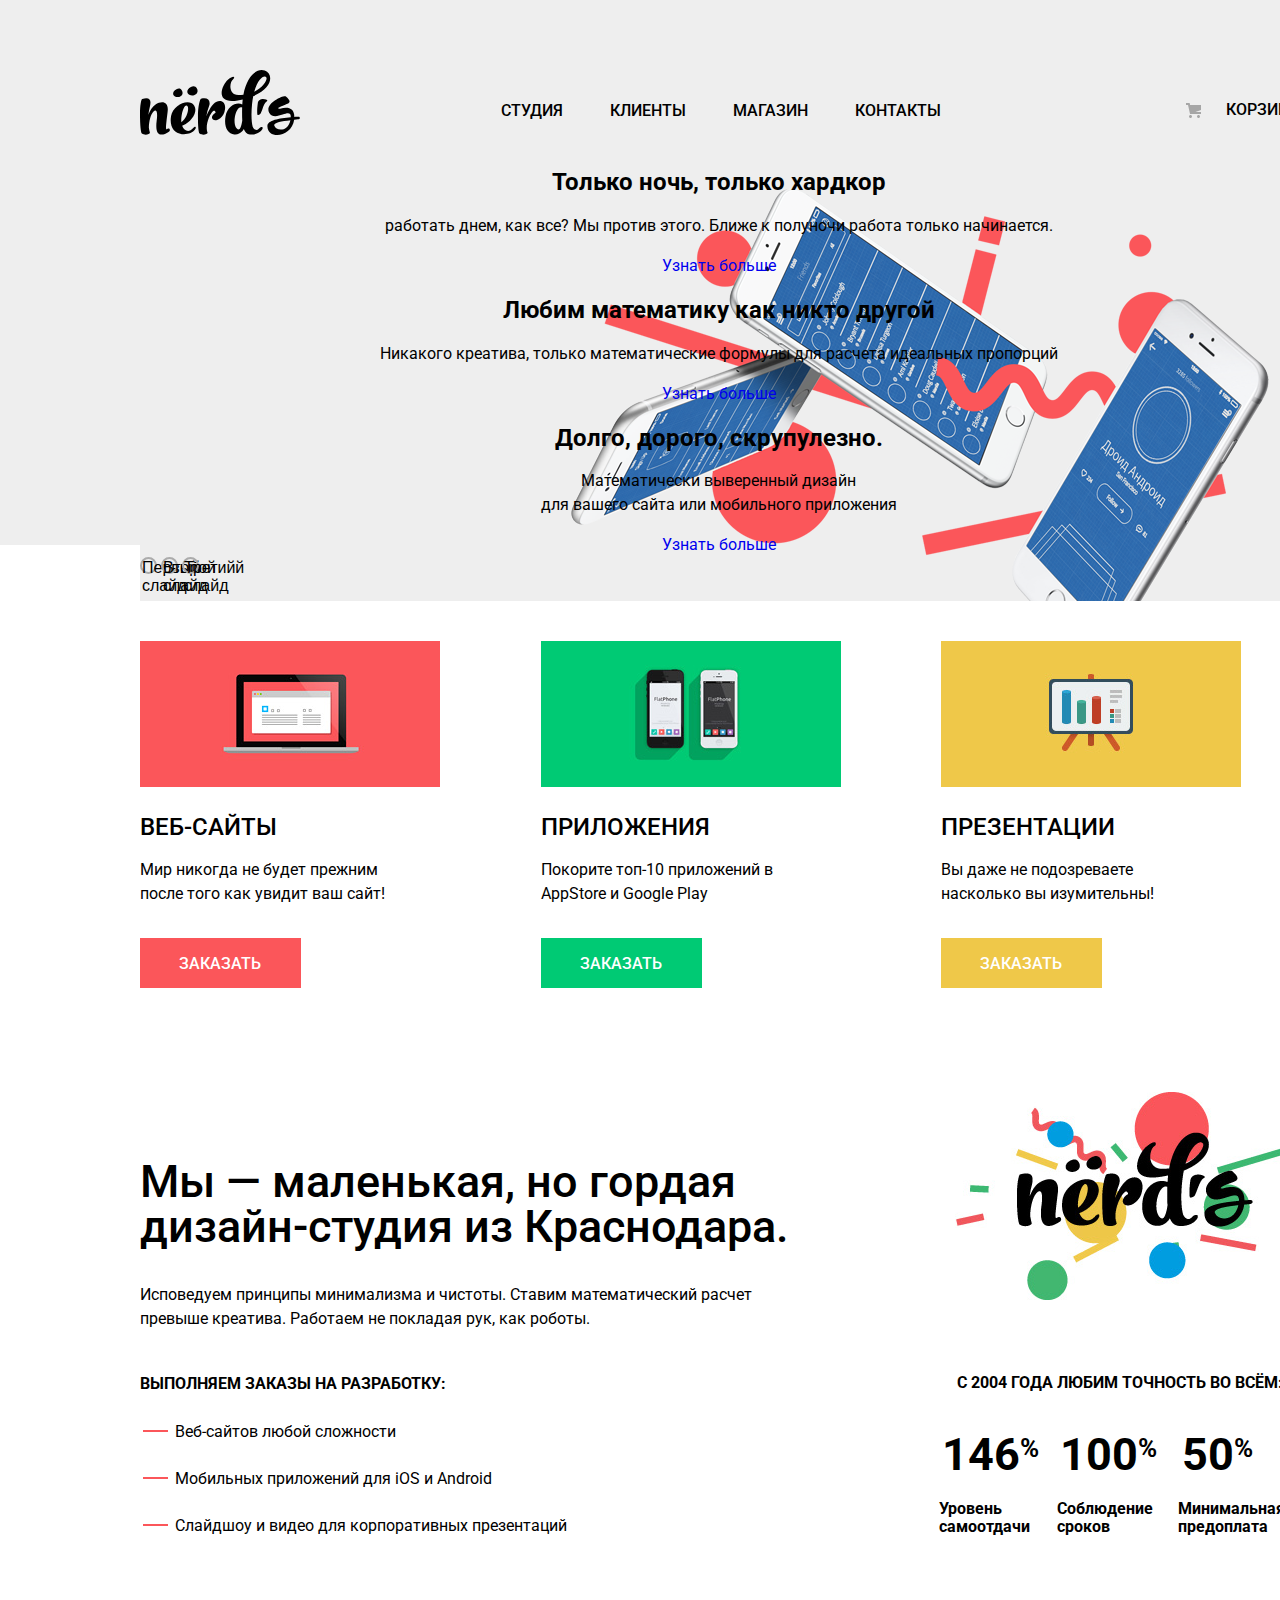
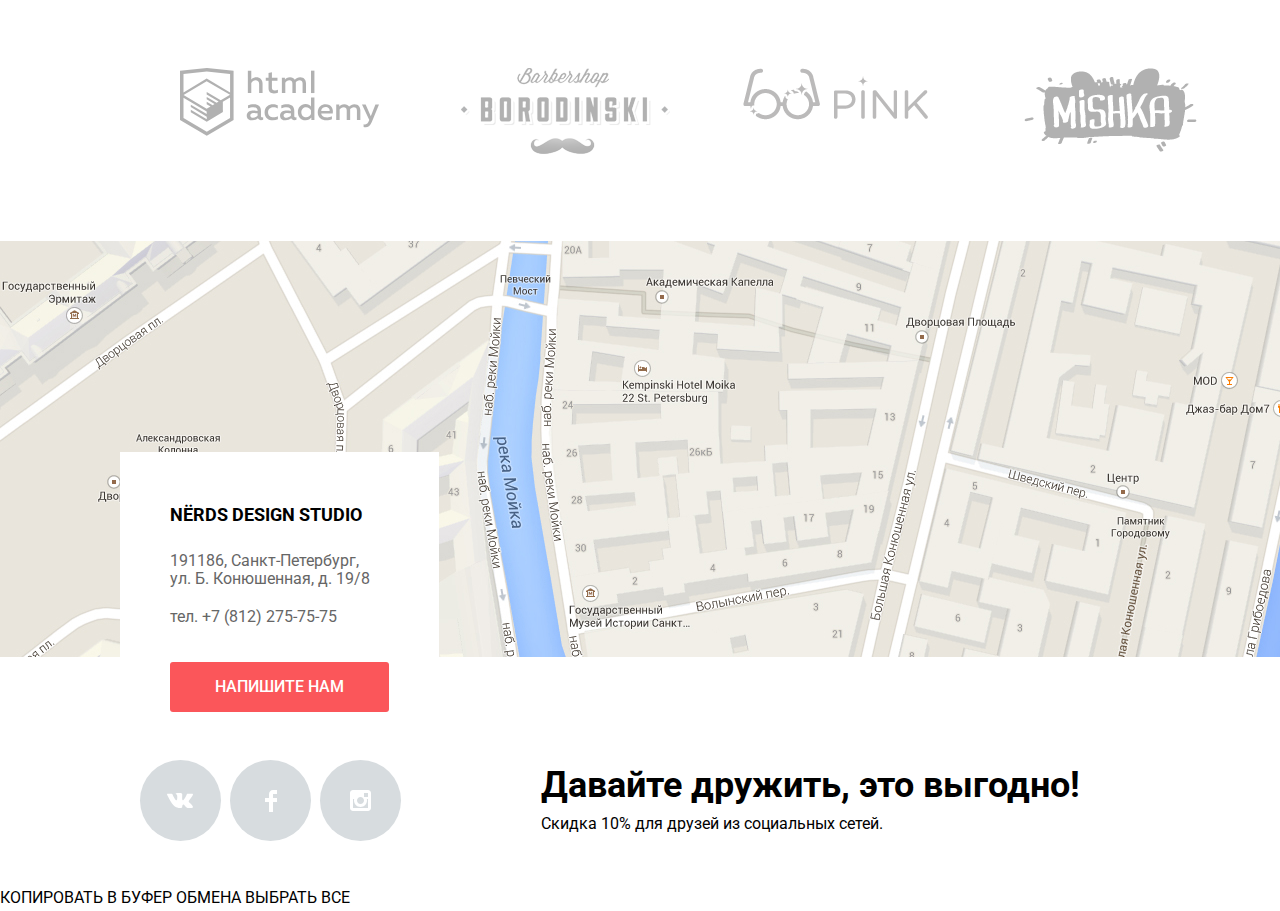
==== index.html @ 4637d4d9 "slider1" ====
<!DOCTYPE html>
<html class="page" lang="ru">
   <head>
      <meta charset="UTF-8">
      <title>HTML Academy: Нёрдс
      </title>
      <link rel="stylesheet" href="https://fonts.googleapis.com/css2?family=Roboto:wght@300;400;500;700&display=swap">
      <link href="css/normalize.css" rel="stylesheet">
      <link href="css/style.css" rel="stylesheet">
   </head>
   <body class="page-body">
      <div class="roof">
         <header class="head">
            <nav class="main-navigation">
               <div class="container">
                  <a href="#"><img class="logo" src="img/nerdslogo.svg" width="160" height="65"
                     alt="Логотип дизайнерской студии Нёрдс">
                  </a>
                  <div class="main-navigation-wrapper">
                     <ul class="site-navigation">
                        <li><a class="element" href="#">студия
                           </a>
                        </li>
                        <li><a class="element" href="#">клиенты
                           </a>
                        </li>
                        <li><a class="element" href="inner.html">магазин
                           </a>
                        </li>
                        <li><a class="element" href="#">контакты
                           </a>
                        </li>
                     </ul>
                     <a class="basket" href="#"> корзина
                     </a>
                  </div>
               </div>
            </nav>
         </header>
         <main class="chief">
            <h1 class="visually-hidden">Студия дизайна Нёрдс
            </h1>
            <section class="advantages">
               <div class="slider">
                  <ul class="sliders-list">
                     <li class="slider-item slide">
                        <h2>Только ночь, только хардкор
                        </h2>
                        <p>работать днем, как все? Мы против этого. Ближе к полуночи работа только начинается.
                        </p>
                        <a class="buttom slide-button" href="#">Узнать больше
                        </a>
                     </li>
                     <li class="slider-item slide">
                        <h2>Любим математику как никто другой
                        </h2>
                        <p>Никакого креатива, только математические формулы для расчета идеальных пропорций
                        </p>
                        <a class="buttom slide-button" href="#">Узнать больше
                        </a>
                     </li>
                     <li class="slider-item slide">
                        <h2>Долго, дорого, скрупулезно.
                        </h2>
                        <p>Математически выверенный дизайн <br> для вашего сайта или мобильного приложения
                        </p>
                        <a class="buttom slide-button" href="#">Узнать больше
                        </a>
                     </li>
                  </ul>
               </div>
               <div class="slider-controls">
                  <button type="button">Первый слайд</button>
                  <button type="button">Второй слайд</button>
                  <button type="button">Третийй слайд</button>
               </div>
      </div>
      </section>
      </div>
      <section class="do">
      <div class="container">
      <h2 class="visually-hidden">Наши услуги
      </h2>
      <ul class="our-service">
      <li class="produkt-1">
      <img src="img/illustration11.png" width="300" height="146" alt="картинка монитора с изображением сайта">
      <h3 class="product-name">Веб-Сайты
      </h3>
      <p class="will">Мир никогда не будет прежним после того как увидит ваш сайт!
      </p>
      <a class="order pink" href="#">Заказать
      </a>
      </li>
      <li class="produkt-2">
      <img src="img/illustration21.png" width="300" height="146"
         alt="Изображение мобильных телефонов с приложениями">
      <h3 class="product-name">
      Приложения
      </h3>
      <p class="will">
      Покорите топ-10 приложений&nbsp;в AppStore и&nbsp;Google Play
      </p>
      <a class="order green" href="#">Заказать
      </a>
      </li>
      <li class="produkt-3">
      <img src="img/illustration31.png" width="300" height="146" alt="Изображение презентации">
      <h3 class="product-name">Презентации
      </h3>
      <p class="will">
      Вы&nbsp;даже не&nbsp;подозреваете &nbsp; насколько вы&nbsp;изумительны!
      </p>
      <a class="order yellow" href="#">Заказать
      </a>
      </li>
      </ul>
      </div>
      </section>
      <section class="about">
      <div class="container">
      <h2 class="visually-hidden">О нас
      </h2>
      <div class="pride">
      <div class="atelier">
      <p class="little">Мы — маленькая, но гордая дизайн-студия из Краснодара.
      </p>
      <p>Исповедуем принципы минимализма и чистоты. Ставим математический расчет превыше креатива. Работаем не
      покладая
      рук, как роботы.
      </p>
      <p class="perform">Выполняем заказы на разработку:
      </p>
      <ul class="character">
      <li class="complexity">Веб-сайтов любой сложности
      </li>
      <li class="complexity">Мобильных приложений для iOS и Android
      </li>
      <li class="complexity">Слайдшоу и видео для корпоративных презентаций
      </li>
      </ul>
      </div>
      <div class="love">
      <p class="accuracy">С 2004 года любим точность во всём:
      </p>
      <dl class="level">
      <dt class="percent ">146<sup>%</sup>
      </dt>
      <dd class="percent-description">Уровень самоотдачи
      </dd>
      <dt class="percent">100<sup>%</sup>
      </dt>
      <dd class="percent-description">Соблюдение сроков
      </dd>
      <dt class="percent">50<sup>%</sup>
      </dt>
      <dd class="percent-description">Минимальная предоплата
      </dd>
      </dl>
      </div>
      </div>
      </div>
      </section>
      <section class="customers">
      <div class="container">
      <h2 class="visually-hidden">Наши клиенты
      </h2>
      <ul class="customerlist">
      <li>
      <a class="partners" href="https://htmlacademy.ru/study">
      <img src="img/academy.svg" width="199" height="68" alt="icon html академии">
      </a>
      </li>
      <li>
      <a class="partners" href="http://barbershop-borodinski.webflow.io/">
      <img src="img/borodinski.svg" width="209" height="90" alt="icon Барбершоп Бородинский">
      </a>
      </li>
      <li>
      <a class="partners" href="#">
      <img src="img/pink.svg" width="185" height="52" alt="icon мобильные приложения">
      </a>
      </li>
      <li>
      <a class="partners" href="#">
      <img src="img/mishka.svg" width="173" height="84" alt="Штучки ручной работы">
      </a>
      </li>
      </ul>
      </div>
      </section>
      </main>
      <footer>
         <section class="footer-contacts login-link">
            <h2 class="visually-hidden"> Местонахождение </h2>
            <article class="footer-address">
               <h2 class="visually-hidden">Наши контакты</h2>
               <span class="footer-title"> Nёrds design studio </span>
               <address class="address">
                  191186, Санкт-Петербург,
                  <br>
                  ул. Б. Конюшенная, д. 19/8
               </address>
               <a class="phone" href="tel:+78122757575">
               тел. +7 (812) 275-75-75
               </a>
               <a class="button-mail" href="#">Напишите нам
               </a>
            </article>
            <div class="footer-map">
               <iframe
                  src="https://www.google.com/maps/embed?pb=!1m18!1m12!1m3!1d1998.6037999040354!2d30.322010416394033!3d59.938716271971415!2m3!1f0!2f0!3f0!3m2!1i1024!2i768!4f13.1!3m3!1m2!1s0x4696310fca5ba729%3A0xea9c53d4493c879f!2sBolshaya+Konyushennaya+ul.%2C+19%2C+Sankt-Peterburg%2C+Russia%2C+191186!5e0!3m2!1sen!2s!4v1441888483426"
                  width="1440" height="416" allowfullscreen>
               </iframe>
               <p>
                  <img src="img/map.jpg" width="1440" height="416" alt="Карта">
               </p>
            </div>
         </section>
         <div class="container social-container">
            <ul class="network">
               <li>
                  <a class="social-link" href="#">
                  <span class="visually-hidden">Вконтакте</span>
                  <img class="social-img" src="img/vkicon.svg" alt="Кнопка Вконтакте">
                  </a>
               </li>
               <li>
                  <a class="social-link" href="#">
                  <span class="visually-hidden">Фейсбук</span>
                  <img class="social-img" src="img/fbicon.svg" alt="Кнопка Фейсбук">
                  </a>
               </li>
               <li>
                  <a class="social-link" href="#">
                  <span class="visually-hidden">Инстаграм</span>
                  <img class="social-img" src="img/instaicon.svg" alt="Кнопка Инстаграм">
                  </a>
               </li>
            </ul>
            <div class="footer-text">
               <span class="be-friends">
               Давайте дружить, это выгодно!
               </span>
               <span class="discount">
               Скидка 10% для друзей из социальных сетей.
               </span>
            </div>
         </div>
      </footer>
      <section class="modal modal-login">
         <h2>Напишите нам
         </h2>
         <form class="login-form" action="https://echo.htmlacademy.ru" method="post">
            <div class="window-pap">
               <p>
                  <label for="user-name"><b>Ваше имя:</b></label>
                  <input class="login-icon-name" type="text" name="user-name" id="user-name"
                     placeholder="Представьтесь, пожалуйста" required="" autofocus="">
               </p>
               <p>
                  <label for="user-email"><b>Ваш e-mail</b></label>
                  <input class="login-icon-mail" type="email" name="user-email" id="user-email"
                     placeholder="Для отправки ответа" required="">
               </p>
            </div>
            <p>
               <label for="contact-text"><b>Текст письма:</b></label>
               <textarea name="text" id="contact-text" rows="5" cols="250" placeholder="В свободной форме"
                  required=""></textarea>
            </p>
            <button class="button" type="submit">Отправить
            </button>
            <a class="modal-close" href="#">Закрыть
            </a>
         </form>
      </section>
      <script src="js/js/script.js"></script>
   </body>
</html>
КОПИРОВАТЬ В БУФЕР ОБМЕНА ВЫБРАТЬ ВСЕ
---- css/style.css ----
:root {
  --basic-black: #000000;
  --basic-dark-shade: #283136;
  --basic-rose-red: #fb565a;
  --basic-green-blue: #00ca74;
  --basic-light-yellow: #efc849;
  --basic-white: #ffffff;
  --basic-white-30: rgba(255, 255, 255, 0.3);
  --basic-white-aluminum: #ababab;
  --basic-shade-black: #eeeeee;
  --basic-very-pale-blue: #d7dcdf;
  --basic-strawberry-red: #d7373b;
  --basic-carmine-pink: #e74246;
  --basic-jade: #00aa62;
  --basic-rich-yellow: #e5a722;
  --basic-pastel-yellow: #eab534;
  --basic-light-telegraph: #cccccc;
  --basic-gainsborough: #dfdfdf;
  --basic-abdel-kerim-beards: #d5d5d5;
  --basic-gainsborough: #dbdbdb;
  --basic-dull-gray: #666666;
  --basic-black-40: rgba(0,0,0, 0.4);
  --basic-color-of-wet-asphalt: #4d4d4d;
  --basic-color-of-wet-asphalt-12:rgba(7,7,7, 0.12);
  --basic-black-70: rgba(0,0,0,.7);
}

*, *::after, *::before {
  box-sizing: border-box;
}

body {
  min-width: 1200px;
  margin: 0;
  padding: 0;
  font-family: "Roboto", Arial, sans-serif;
  font-size: 16px;
  line-height: 24px;
  font-weight: normal;
  font-style: normal;
  color: var(--basic-black);
  background-color: var(--basic-white);
}

.head {
  background-color: var(--basic-shade-black);
  margin-bottom: 0px;
}

.logo {
  width: 160px;
  height: 66px;
  position: relative;
  top: 20px;
  }

.logo:active {
  color: var(--basic-black);
  opacity: 0.3;
}

a {
  text-decoration: none;
}

img {
  max-width: 100%;
  height: auto;
}

.page {
  height: 100%;
}

.page-body {
  min-height: 100%;
  display: grid;
  grid-template-rows: min-content 1fr min-content;
  align-content: start;
}

header .container {
  display: flex;
  padding-top: 49px;
  align-items: baseline;

}

.main-navigation-wrapper {
  display: flex;
  justify-content: space-between;
  flex-grow: 1;
  margin-left: 182px;
}

.site-navigation {
  width: 480px;
  margin: 0;
  padding: 0;
  display: flex;
  flex-wrap: wrap;
  justify-content: space-between;
}

.basket {
  display: block;
  position: relative;
  padding-left: 50px;
  padding-top: 25px;
  padding-bottom: 25px;
  margin-left: auto;
  display: flex;
  align-items: center;
}

.basket::before {
  content: "";
  display: inline-block;
  position: absolute;
  left: 10px;
  width: 15px;
  height: 15px;
  background-image: url("../img/basket.svg");
  background-repeat: no-repeat;
  background-position: 0 0;
}

.user-navigation {
  display: flex;
  justify-content: center;
}
.logo {
  order: 2;
}

.visually-hidden {
  position: absolute;
  width: 1px;
  height: 1px;
  margin: -1px;
  border: 0;
  padding: 0;
  clip: rect(0 0 0 0);
  overflow: hidden;
}

.container {
  width: 1200px;
  margin: 0 auto;
  padding: 0px 20px;
}

.basket:hover,
.site-navigation a:hover {
  color: var(--basic-rose-red);
}

.basket:focus,
.site-navigation a:focus {
  color: var(--basic-black);
  opacity: 0.3;
}

.site-navigation,
.basket,
.element {
  list-style: none;
  text-transform: uppercase;
  font-weight: 500;
  font-size: 16px;
  line-height: 30px;
  color: var(--basic-black);
}
.element {
  position: relative;
  left: -1px;
  bottom: -1px;
  display: block;
  padding: 25px 20px;
}

.element-selected {
  position: relative;

}

.element-selected::after {
  content: "";
  position: absolute;
  width: 74px;
  height: 2px;
  background-color: var(--basic-rose-red);
  left: 20px;
  bottom: 9px;
}

.site-navigation {
  display: flex;
  flex-wrap: wrap;
}
.roof {
  width: 1440px;
  height: 545px;
  background-color: var(--basic-shade-black);
  margin-bottom: 80px;
}

.advantages {
width: 1157px;
height: 431px;
margin: 9px 143px 80px 140px;
background-image: url("../img/slide1.svg");
background-repeat: no-repeat;
background-size: 760px 431px;
background-color: var(--basic-shade-black);
background-position: right;
}

.long {
  width: 538px;
  height: 111px;
  bottom: 15px;
  font-weight: 500;
  font-size: 55px;
  line-height: 55px;
  margin-bottom: 25px;
  margin-top: 0;
}

.mathematics {
  position: relative;
  bottom: 30px;
  margin-bottom: 38px;}



  .slider {
    position: relative;
    text-align: center;
    color: var(--basic-black);
 }

 .sliders-list {
    margin: 0;
    padding: 0;
    list-style: none;
  }


  .slider-controls button {
    padding: 0;
    width: 17px;
    height: 17px;
    background-color: transparent;
    border: 2px solid var(--basic-white-aluminum);
    border-radius: 50%;
    cursor: pointer;
  }

.learn {
  position: absolute;
  top: 285px;
  font-weight: 500;
  line-height: 18px;
  padding: 17px 54px 15px;
  background-color: var(--basic-rose-red);
  color: var(--basic-white);
  text-transform: uppercase;
}

.learn:hover {
  color: var(--basic-white);
  background-color: var(--basic-strawberry-red);
}

.learn:active {
  color: rgba(255, 255, 255, 0.3);
}

.our-service {
  display: grid;
  grid-template-columns: 1fr 1fr 1fr;
  column-gap: 42px;
  list-style: none;
  padding-left: 0;
}

.our-service li {
  display: flex;
  flex-direction: column;
  align-items: flex-start;
  width: 300px;
}

.product-name {
  margin-top: 25px;
  margin-bottom: 0px;
  font-weight: bold;
  font-size: 24px;
  line-height: 30px;
  text-transform: uppercase;
  font-weight: 500;
}


.order {
  font-weight: 500;
  line-height: 18px;
  color: var(--basic-white);
  text-transform: uppercase;
  padding: 17px 40px 15px 39px;
}
.pride{
  display: flex;
  justify-content: space-between;
  position: relative;
  margin-bottom: 0;
}
.atelier{
  display: flex;
  flex-direction: column;
  align-items: flex-start;
  position: relative;
  bottom: 45px;
  width: 651px;
  height:auto;



}

.love {
  display: flex;
  position: relative;
  flex-direction: column;
  align-items: flex-end;
  justify-content: flex-end;
  width: 358px;
  height:auto;
  top: -42px;
  left: 15px;
  font-weight: bold;
font-size: 16px;
line-height: 24px;

  }
.love::before {
  content: "";
  position: absolute;
  width: 360px;
  height: 208px;
  background: url("../img/illustration.svg");
  background-repeat: no-repeat;
  bottom: 310px;

  }
.level{
  display: flex;
  position: relative;
  width: 358px;
  height: 111px;
   top: -60px;
   left: -15px;


}
.percent{
  display: flex;
  align-items: flex-start;
  font-size: 45px;
line-height: 64px;
font-weight: bold;
margin-right: 40px;
}
.percent:nth-last-child(2) {
  margin-left: -1px;
  }
.percent-description{
  display: flex;
  align-items: flex-end;
  position: relative;
  left: -30px;
  top:2px;
  margin-left: -110px;
  font-size: 16px;
line-height: 18px;
}


.percent-description:nth-last-child(1) {
margin-left: -85px;
}
.accuracy{
  position: absolute;
  left: 0;
  bottom: 215px;
  text-transform: uppercase;
}

.percent sup {
  font-weight: bold;
  position: relative;
font-size: 26px;
line-height: 40px;
top: 5px;
}

.pink {
  background-color: var(--basic-rose-red);
}

.pink:hover {
  color: var(--basic-white);
  background-color: var(--basic-strawberry-red);
}

.pink:active {
  color: rgba(255, 255, 255, 0.3);
}

.green {
  background-color: var(--basic-green-blue);
}

.green:hover {
  color: var(--basic-white);
  background-color: var(--basic-jade);
}

.green:active {
  color: rgba(255, 255, 255, 0.3);
}

.yellow {
  background-color: var(--basic-light-yellow);
}

.yellow:hover {
  color: var(--basic-white);
  background-color: var(--basic-rich-yellow);
}

.yellow:active {
  color: rgba(255, 255, 255, 0.3);
}

.little {
  font-weight: 500;
  font-size: 45px;
  line-height: 45px;
  margin-bottom: 18px;
}

.complexity {
  list-style: none;
  margin-bottom: 23px;
  margin-left: 8px;
}

.trait {
  margin-bottom: 10px;
  margin-right: 7px;
}

.character {
  margin-left: -38px;
  position: relative;
  top: -30px;
}
.character li:nth-last-child(1) {
  margin-top: px;
}

.will {
  margin-bottom: 32px;
  padding-right: 40px;
}

.do {
  margin-bottom: 155px;
}

.perform {
  margin-top: 25px;
  margin-bottom: 38px;
  text-transform: uppercase;
  font-weight: bold;
}

.about li::before {
  content: "";
  display: inline-block;
  position: relative;
  top: -5px;
  left: -7px;
  width: 25px;
  height: 2px;
  background-color: var(--basic-rose-red);
}

.about {
  margin-bottom: 0;
}

.accuracy {
  font-weight: bold;
  margin-bottom: 0;
}

.customers {
  margin-bottom: 0;
  margin-top: 0;

}

.customerlist {
  list-style: none;
}

.nёrds {
  font-weight: bold;
  font-size: 18px;
  line-height: 30px;
  margin-bottom: 23px;
}

.address {
  margin-bottom: 36px;
}

.space-between {
  margin-right: 50px;
}

.social-container {
  display: flex;
  align-items: center;
  padding: 70px 0px;
  margin-top: 68px;
  position: relative;
  top: 25px;
  }

.social-link {
  display: flex;
  justify-content: center;
  align-items: center;
  width: 81px;
  height: 81px;
  border-radius: 50%;
  background-color: var(--basic-very-pale-blue);
}

.network {
  display: flex;
  list-style: none;
  margin: 0;
  padding-left: 20px;
}

.network li:not(:first-child) {
  margin-left: 9px;
}

.social-link:hover {
  background-color: var(--basic-rose-red);
}

.social-img:active {
  opacity: 0.3;
}

.footer-text {
  display: flex;
  flex-direction: column;
  margin-left: 140px;
}

.be-friends {
  font-weight: bold;
  font-size: 36px;
  line-height: 36px;
  margin-bottom: 10px;
}

.discount {
  line-height: 22px;
}

.ready {
  font-weight: 500;
  font-size: 55px;
  line-height: 55px;
  background-color: var(--basic-shade-black);
  text-align: center;
  padding-top: 64px;
  padding-bottom: 108px;
  margin: 0 auto;
  margin-left: -15px;
}

.filters {
  font-weight: bold;
  font-size: 18px;
  line-height: 30px;
  text-transform: uppercase;
}
.filter-templates ul {
  padding: 0;
  margin: 0;
  list-style: none;
  font-size: 16px;
line-height: 19px;
}
.filter-option{
  margin-bottom: 19px;
  padding-left: 45px;
  }
.filter-option label {
    position: relative;
    display: block;
    cursor: pointer;
    user-select: none;
}


.grid + label::before {
  content: "";
  position: absolute;
  left: -42px;
  top: -1px;
  width: 25px;
  height: 25px;
  border: 3px solid var(--basic-black-40);
  border-radius: 50%;
}
.grid + label:hover::before {
  border: 3px solid var(--basic-black);
}

.grid:checked + label::after {
  content: "";
  position: absolute;
  top: 7px;
  left: -34px;
  width: 9px;
  height: 9px;
  background-color: var(--basic-black-40);
  border-radius: 50%;
  }

  .grid:checked + label:hover::after {
    background-color: var(--basic-black);
  }

  .grib + label::before {
    content: "";
    position: absolute;
    left: -42px;
    top: 0;
    width: 26px;
    height: 26px;
    border: 2px solid var(--basic-black-40);
  }
  .grib + label:hover::before{
    border: 2px solid var(--basic-black);
  }
  .grib:checked + label::after {
    content: "";
    position: absolute;
    top: 1px;
    left: -38px;
    width: 22px;
    height: 17px;
    background: url("../img/shape.svg");
    background-repeat: no-repeat;
  background-position: 0 0;
  opacity: 0.4;
  }

  .grib:checked + label:hover::after {
    opacity: 1.0;
  }

  .special {
margin-top: 46;
  }

.show {
  font-weight: 500;
  line-height: 18px;
  text-transform: uppercase;
  padding: 17px 89px 15px 88px;
  background-color: var(--basic-shade-black);
  border-radius: 3px;
  margin-top: 50px;
  border: none;
}

.show:hover {
  background-color: var(--basic-gainsborough);
}

.show:focus {
  background-color: var(--basic-abdel-kerim-beards);
  box-shadow: inset 0px 3px 0px rgba(0, 1, 1, 0.1);
  border: none;
  color: rgba(0, 0, 0, 0.3);
}

.sort {
  font-weight: bold;
  font-size: 18px;
  line-height: 30px;
  text-transform: uppercase;
margin: 0;
}

.parameters {
  list-style: none;
}

.enumu {
  width: 11px;
  height: 10px;
  color: var(--basic-black);
}

.enumy {
  width: 11px;
  height: 10px;
  transform: rotate(180deg);
  opacity: 0.3;
}

.sort-link {
  font-size: 14px;
  line-height: 18px;
  text-transform: uppercase;
  color: var(--basic-black);
  opacity: 0.3;
  }

.bytype {
  opacity: 1;
}
.pagination {
  display: flex;
  position: relative;
  list-style: none;
  font-weight: 500;
  font-size: 16px;
  line-height: 18px;
  text-align: center;
  color: var(--basic-black);
  padding-left: 0;
  bottom: -50px;
}
.pagination-item a {
  display: flex;
  justify-content: center;
  align-items: center;
  width: 50px;
  height: 50px;
  color: var(--basic-black);
  text-align: center;
  background-color: var(--basic-shade-black);
  border-radius: 3px;
  margin-bottom: 60px;
  margin-top: 54px;
}
.pagination-item a:hover {
  background-color: var(--basic-gainsborough);
}

.pagination-item a:focus {
  background-color: var(--basic-abdel-kerim-beards);
  box-shadow: inset 0px 3px 0px rgba(0, 1, 1, 0.3);
  color: rgba(0, 0, 0, 0.3);
}
.next a {
  width: 260px;
  height: 50px;
  font-weight: 500;
  font-size: 16px;
  line-height: 18px;
  text-transform: uppercase;
  padding: 17px 77px 15px 78px;
}
.pagination-item ~ li {
  margin-left: 11px;
}

.project {
  font-weight: bold;
  font-size: 18px;
  line-height: 30px;
  color: var(--basic-black);
  text-transform: uppercase;
}

.description {
  line-height: 18px;
}

.cost {
  position: relative;
  top: 20px;
  font-weight: 500;
  line-height: 18px;
  color: var(--basic-white);

}

.filter-item {
  margin: 0;
  padding: 0;
  border: none;
  margin-top: 55px;
}

.range-filter {
  width: 260px;
  margin-top: 48px;
}

.filter-item legend {
  font-weight: bold;
  font-size: 18px;
  line-height: 30px;
  text-transform: uppercase;
}

.range-controls {
  position: relative;
  height: 80px;
  margin-bottom: 22px;
  padding-top: 39px;
  background-color: var(--basic-shade-black);
  border-radius: 3px;
  padding-right: 22px;
  padding-left: 33px;
}

.range-controls .scale {
  height: 2px;
  background: var(--basic-very-pale-blue);
}

.range-controls .bar {
  width: 70%;
  height: 2px;
  background: var(--basic-green-blue);
}

.range-controls .toggle {
  position: absolute;
  top: 31px;
  left: 0;
  width: 20px;
  height: 20px;
  padding: 0;
  border: 8px solid var(--basic-white);
  background-color: var(--basic-white-aluminum);
  border-radius: 50%;
  box-shadow: 0 2px 1px rgba(0, 0, 0, 0.15);
  cursor: pointer;
}

.range-controls .toggle-min {
  left: 18px;
}

.range-controls .toggle-max {
  left: 160px;
}

.price-controls {
  display: flex;
  justify-content: space-between;
}

.price-controls label {
  font-size: 16px;
  line-height: 22px;
  text-transform: uppercase;
}

.price-controls input {
  width: 60px;
  padding: 10px;
  margin-left: 11px;
  text-align: center;
  border: none;
  border-radius: 3px;
  background-color: var(--basic-shade-black);
}

.partners {
  opacity: 0.3;
}

.partners:hover {
  opacity: 1;
}

.partners:active {
  opacity: 0.1;
}
.customerlist {
  display: grid;
  grid-template-columns: repeat(4, 1fr);
  column-gap: 5px;
}

.filter-result {
  width: 760px;
}

.filter-templates {
  display: flex;
  justify-content: space-between;
}

.filter-form {
  width: 260px;
}

.filter-options {
  display: flex;
  flex-direction: column;
  border: none;
  margin-top: 54px;
}

.templates {
  display: grid;
  grid-template-columns: repeat(2, 1fr);
  grid-column-gap: 42px;
  grid-row-gap: 72px;
  list-style: none;
  padding-left: 0;

}

.cost {
  background-color: var(--basic-rose-red);
  padding: 17px 82px;
}

.templates .description {
  color: var(--basic-dull-gray);
}

footer .container {
  position: relative;
}

.footer-address {
  position: absolute;
    z-index: 3;
  display: flex;
  flex-direction: column;
  align-items: flex-start;
  box-sizing: border-box;
  width: 319px;
  min-height: 308px;
  padding: 48px 50px;
bottom: -1460px;
left: 120px;

  background-color: var(--basic-white);
}

.footer-map {
  position: relative;
  height: 416px;
  margin: 0;
  bottom: -60px;

  }


.footer-map iframe {
      position: relative;
    z-index: 2;
    border: none;
    width: 100%;
  height: 100%;
  }

.footer-map p {
  position: absolute;
  top: 0;
  left: 0;
  z-index: 1;
  width: 100%;
  height: 100%;
  margin: 0;
}

.footer-map img {
  display: block;
  width: 100%;
  height: 100%;

  object-fit: cover;
}

.footer-contacts .container::after {
  content: "";
  position: absolute;
  width: 231px;
  height: 190px;
  background-image: url(../img/map-marker.png);
  background-repeat: no-repeat;
  top: 88px;
  right: 267px;
}

.footer-title {
  text-transform: uppercase;
  font-weight: bold;
  font-size: 18px;
  line-height: 30px;
}

.address {
  color: var(--basic-dull-gray);
  font-style: normal;
  line-height: 18px;
  margin-top: 22px;
  margin-bottom: 20px;
}

.phone {
  color: var(--basic-dull-gray);
  line-height: 18px;
}

.button-mail {
  width: 100%;
  box-sizing: border-box;
  padding: 16px 44px;
  margin-top: auto;
  display: inline-block;
  font-weight: 500;
  font-size: 16px;
  line-height: 18px;
  text-align: center;
  text-transform: uppercase;
  color: var(--basic-white);
  background-color: var(--basic-rose-red);
  border: none;
  border-radius: 3px;
  cursor: pointer;
}

.button-mail:hover,
.button-mail:focus {
  background-color: var(--basic-carmine-pink);
}

.button-mail:active {
  color: var(--basic-white-30);
  background-color: var(--basic-strawberry-red);
}

.phone:hover,
.phone:focus,
.phone:active {
  color: var(--basic-rose-red);
}

input[type="number"]::-webkit-outer-spin-button,
input[type="number"]::-webkit-inner-spin-button {
  -webkit-appearance: none;
  margin: 0;
}

input[type="number"] {
  -moz-appearance: textfield;
}
input[type="number"]:hover,
input[type="number"]:focus {
  -moz-appearance: number-input;
}

input[type="number"]::-webkit-inner-spin-button,
input[type="number"]::-webkit-outer-spin-button {
  -webkit-appearance: none;
  margin: 0;
}
.sorting {
  display: flex;
  justify-content: space-between;
  position: relative;
  margin: 0;
  padding: 0;
  margin-top: 55px;
}
.parameters {
  position: relative;
  left: 100px;
  width: 272px;
  margin: 0;
  padding: 0;
  display: flex;
  justify-content: space-between;

}

.templates{
  position: relative;
  top: 55px;
}
.templates-item{
  position: relative;
}

.templates-item::before {
content: "";
position: absolute;
top: -40px;
width: 360px;
height: 40px;
background-image: url(../img/browser.png);
opacity: 0.12;
}

.templates-item:hover::before,
.templates-item:focus::before {
  opacity:1;
}
.templates-item:hover .hidden-block,
.templates-item:focus .hidden-block {
  position: absolute;
  top: 350px;
  bottom: 0;
  z-index: 1;
  display: block;
  width: 360px;
  background-color: var(--basic-shade-black);
  height: 231px;
  text-align: center;
}
.modal {
  position: fixed;
  position: absolute;

  background-color: var(--basic-white);
box-shadow: 0 30px 50px var(--basic-black-70);
}

.modal-login {
     display: none;
   }

.modal-show {
  display: block;
    position: fixed;
    top: calc(50% - 280px);
    left: calc(50% - 480px);
    width: 960px;
    height: 590px;
    margin-top: 0;
    margin-left: 0;
    z-index: 7;
    padding: 65px 100px;
    display: block;
    animation: bounce 0.6s;
}
.modal-login h2 {
  margin-top: 0;
  margin-bottom: 21px;
  font-size: 45px;
  line-height: 45px;
  font-weight: 500;
}
.login-form {
  width: 760px;
  height: 371px;

}
  .login-form input:invalid {
    border: 2px solid var(--basic-carmine-pink);
    color: var(--basic-carmine-pink);
  }
form {
  display: block;
  margin-top: 0em;
}
button, input, textarea {
  font-family: sans-serif;
  font-size: 100%;

}
.login-form .window-pap{
  display: flex;
  justify-content: space-between;
  width: 760px;
  height: 110px;
}

.login-form p {
  display: flex;
flex-direction: column;
}
.login-form input {
  width: 328px;
  height: 46px;
  padding: 0 14px;
border-radius: 3px;
border: var(--basic-black);

}
.login-form textarea{
  padding: 10px 13px;
  border-radius: 3px;
  width: 760px;
  height: 120px;
}
.login-form button {
  margin-top: 46px;
  margin-bottom: 18px;
  width: 260px;
}
.button {
  display: block;
  width: 240px;
  padding: 16px 0;
    line-height: 18px;
  color: var(--basic-white);
  text-transform: uppercase;
  text-align: center;
  text-decoration: none;
  background-color: var(--basic-rose-red);
  border-radius: 3px;
  border: 0;
  overflow: visible;
}
.modal-close {
  position: absolute;
  top: 78px;
  right: 90px;
  width: 22px;
  height: 22px;
  font-size: 0;
  cursor: pointer;
  border: 0;
  }

.modal-close::before,
.modal-close::after  {
  content: "";
  position: absolute;
  width: 21px;
  height: 21px;
  background-image: url(../img/closecross.svg);
  background-repeat: no-repeat;
  top: 10px;
  left: 2px;
opacity: 0.3;
}

.modal-close:hover::before,
.modal-close:hover::after{
  opacity: 1;
}
.modal-close:focus::before,
.modal-close:focus::after{
  opacity: 0.1;
}
.modal-error {
  animation: shake 0.6s;
}
@keyframes bounce {
  0% {
    transform: translateY(-2000px);
  }

  70% {
    transform: translateY(30px);
  }

  90% {
    transform: translateY(-10px);
  }

  100% {
    transform: translateY(0);
  }
}

@keyframes shake {
  0%,
  100% {
    transform: translateX(0);
  }

  10%,
  30%,
  50%,
  70%,
  90% {
    transform: translateX(-10px);
  }

  20%,
  40%,
  60%,
  80% {
    transform: translateX(10px);
  }
}
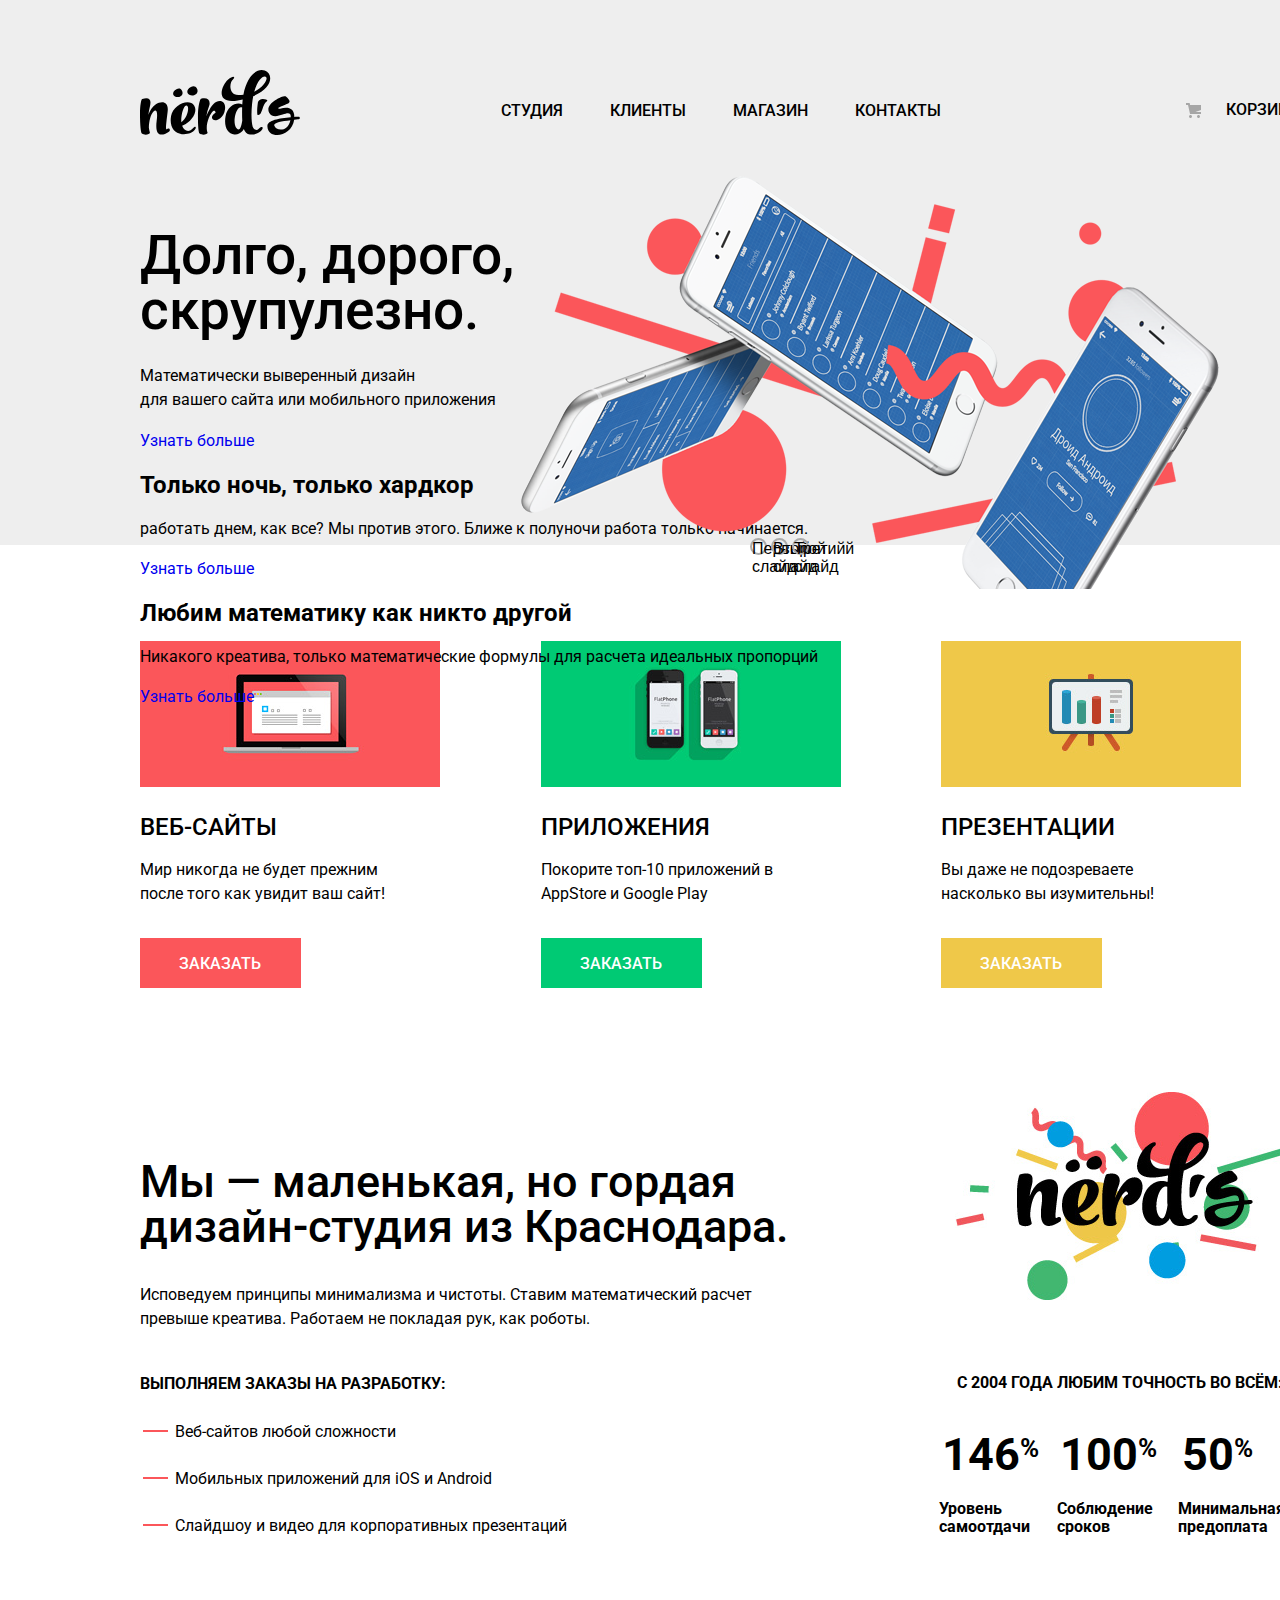
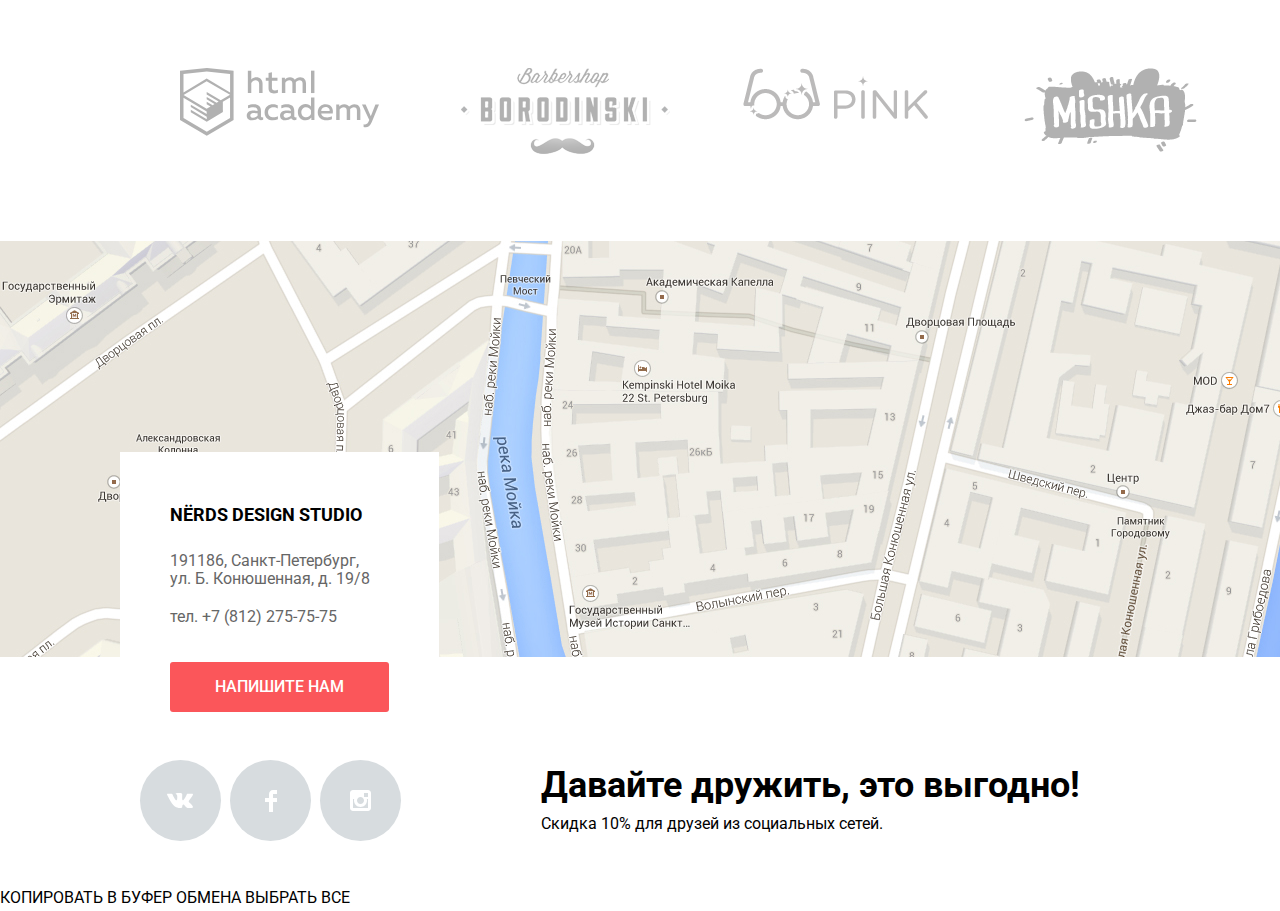
==== commit 178d421c: "slider2" ====
--- a/index.html
+++ b/index.html
@@ -43,8 +43,16 @@
             <section class="advantages">
                <div class="slider">
                   <ul class="sliders-list">
+                    <li class="slider-item first">
+                      <h2 class="long">Долго, дорого, скрупулезно.
+                      </h2>
+                      <p class="applications">Математически выверенный дизайн <br> для вашего сайта или мобильного приложения
+                      </p>
+                      <a class="buttom slide-button" href="#">Узнать больше
+                      </a>
+                   </li>
                      <li class="slider-item slide">
-                        <h2>Только ночь, только хардкор
+                        <h2 class="night">Только ночь, только хардкор
                         </h2>
                         <p>работать днем, как все? Мы против этого. Ближе к полуночи работа только начинается.
                         </p>
@@ -59,21 +67,14 @@
                         <a class="buttom slide-button" href="#">Узнать больше
                         </a>
                      </li>
-                     <li class="slider-item slide">
-                        <h2>Долго, дорого, скрупулезно.
-                        </h2>
-                        <p>Математически выверенный дизайн <br> для вашего сайта или мобильного приложения
-                        </p>
-                        <a class="buttom slide-button" href="#">Узнать больше
-                        </a>
-                     </li>
                   </ul>
-               </div>
+
                <div class="slider-controls">
                   <button type="button">Первый слайд</button>
                   <button type="button">Второй слайд</button>
                   <button type="button">Третийй слайд</button>
                </div>
+              </div>
       </div>
       </section>
       </div>
--- a/css/style.css
+++ b/css/style.css
@@ -206,15 +206,53 @@
 }
 
 .advantages {
-width: 1157px;
-height: 431px;
-margin: 9px 143px 80px 140px;
-background-image: url("../img/slide1.svg");
-background-repeat: no-repeat;
-background-size: 760px 431px;
-background-color: var(--basic-shade-black);
-background-position: right;
-}
+ position: relative;
+ width: 1157px;
+ height: 431px;
+ margin: 9px 143px 80px 140px;
+}
+
+.slider {
+  position: relative;
+  text-align: center;
+  color: var(--basic-black);
+}
+
+.sliders-list {
+  position: relative;
+  text-align: left;
+  margin: 0;
+  padding: 0;
+  list-style: none;
+}
+
+.first::after {
+  content: "";
+  position: absolute;
+  width: 760px;
+  height: 431px;
+  background-image: url("../img/slide1.svg");
+  bottom: 120px;
+  right: 50px;
+}
+
+
+.slider-controls button {
+  padding: 0;
+  width: 17px;
+  height: 17px;
+  background-color: transparent;
+  border: 2px solid var(--basic-white-aluminum);
+  border-radius: 50%;
+  cursor: pointer;
+}
+
+.slider-controls {
+  position: absolute;
+  left: 610px;
+  top: 310px;
+}
+
 
 .long {
   width: 538px;
@@ -224,38 +262,13 @@
   font-size: 55px;
   line-height: 55px;
   margin-bottom: 25px;
-  margin-top: 0;
-}
-
-.mathematics {
-  position: relative;
-  bottom: 30px;
-  margin-bottom: 38px;}
-
-
-
-  .slider {
-    position: relative;
-    text-align: center;
-    color: var(--basic-black);
- }
-
- .sliders-list {
-    margin: 0;
-    padding: 0;
-    list-style: none;
-  }
-
-
-  .slider-controls button {
-    padding: 0;
-    width: 17px;
-    height: 17px;
-    background-color: transparent;
-    border: 2px solid var(--basic-white-aluminum);
-    border-radius: 50%;
-    cursor: pointer;
-  }
+  margin-top: 78px;
+}
+
+.applications {
+  width: 400px;
+  height: 49px;
+}
 
 .learn {
   position: absolute;
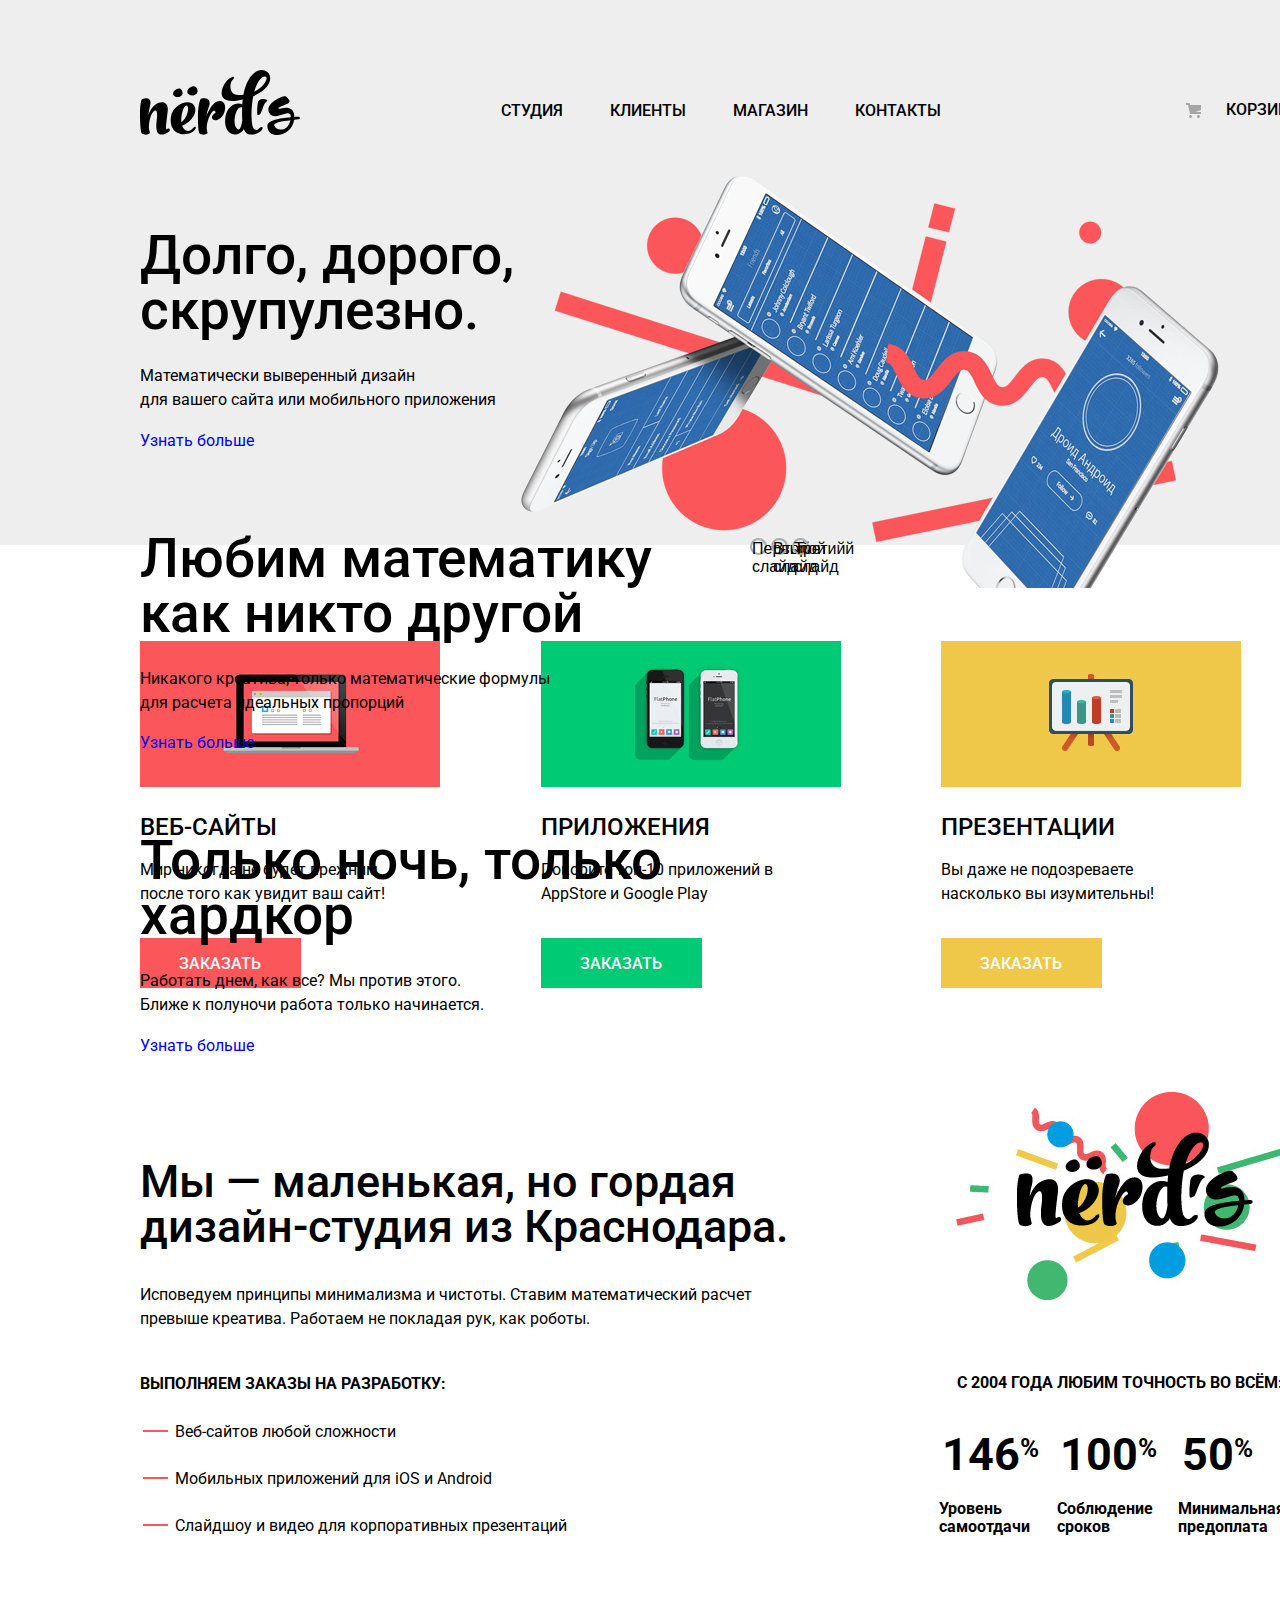
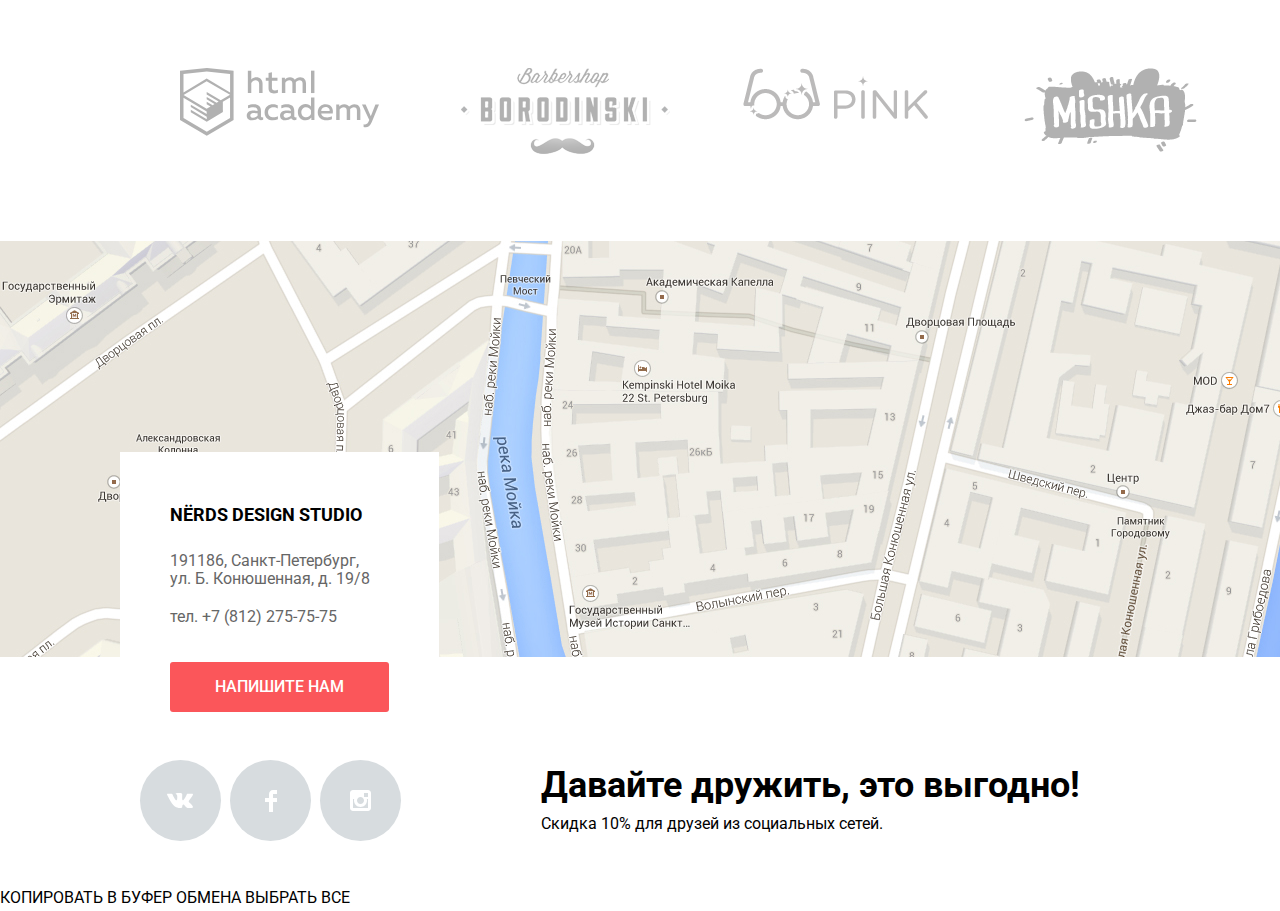
==== commit 78651ac1: "slider3" ====
--- a/index.html
+++ b/index.html
@@ -51,18 +51,18 @@
                       <a class="buttom slide-button" href="#">Узнать больше
                       </a>
                    </li>
-                     <li class="slider-item slide">
-                        <h2 class="night">Только ночь, только хардкор
+                   <li class="slider-item slide">
+                        <h2 class="long">Любим математику как никто другой
                         </h2>
-                        <p>работать днем, как все? Мы против этого. Ближе к полуночи работа только начинается.
+                        <p class="formulas">Никакого креатива, только математические формулы для расчета идеальных пропорций
                         </p>
                         <a class="buttom slide-button" href="#">Узнать больше
                         </a>
                      </li>
                      <li class="slider-item slide">
-                        <h2>Любим математику как никто другой
+                        <h2 class="long">Только ночь, только хардкор
                         </h2>
-                        <p>Никакого креатива, только математические формулы для расчета идеальных пропорций
+                        <p class="begins">Работать днем, как все? Мы против этого. Ближе&nbspк&nbspполуночи работа только начинается.
                         </p>
                         <a class="buttom slide-button" href="#">Узнать больше
                         </a>
--- a/css/style.css
+++ b/css/style.css
@@ -181,7 +181,6 @@
 
 .element-selected {
   position: relative;
-
 }
 
 .element-selected::after {
@@ -232,10 +231,9 @@
   width: 760px;
   height: 431px;
   background-image: url("../img/slide1.svg");
-  bottom: 120px;
+  bottom: 470px;
   right: 50px;
 }
-
 
 .slider-controls button {
   padding: 0;
@@ -268,7 +266,33 @@
 .applications {
   width: 400px;
   height: 49px;
-}
+  font-family: "Roboto", Arial, sans-serif;
+  font-size: 16px;
+  line-height: 24px;
+  font-weight: normal;
+  font-style: normal;
+}
+
+.formulas {
+  width: 416px;
+  height: 48px;
+  font-family: "Roboto", Arial, sans-serif;
+  font-size: 16px;
+  line-height: 24px;
+  font-weight: normal;
+  font-style: normal;
+}
+
+.begins{
+  width: 416px;
+  height: 49px;
+  font-family: "Roboto", Arial, sans-serif;
+  font-size: 16px;
+  line-height: 24px;
+  font-weight: normal;
+  font-style: normal;
+}
+
 
 .learn {
   position: absolute;
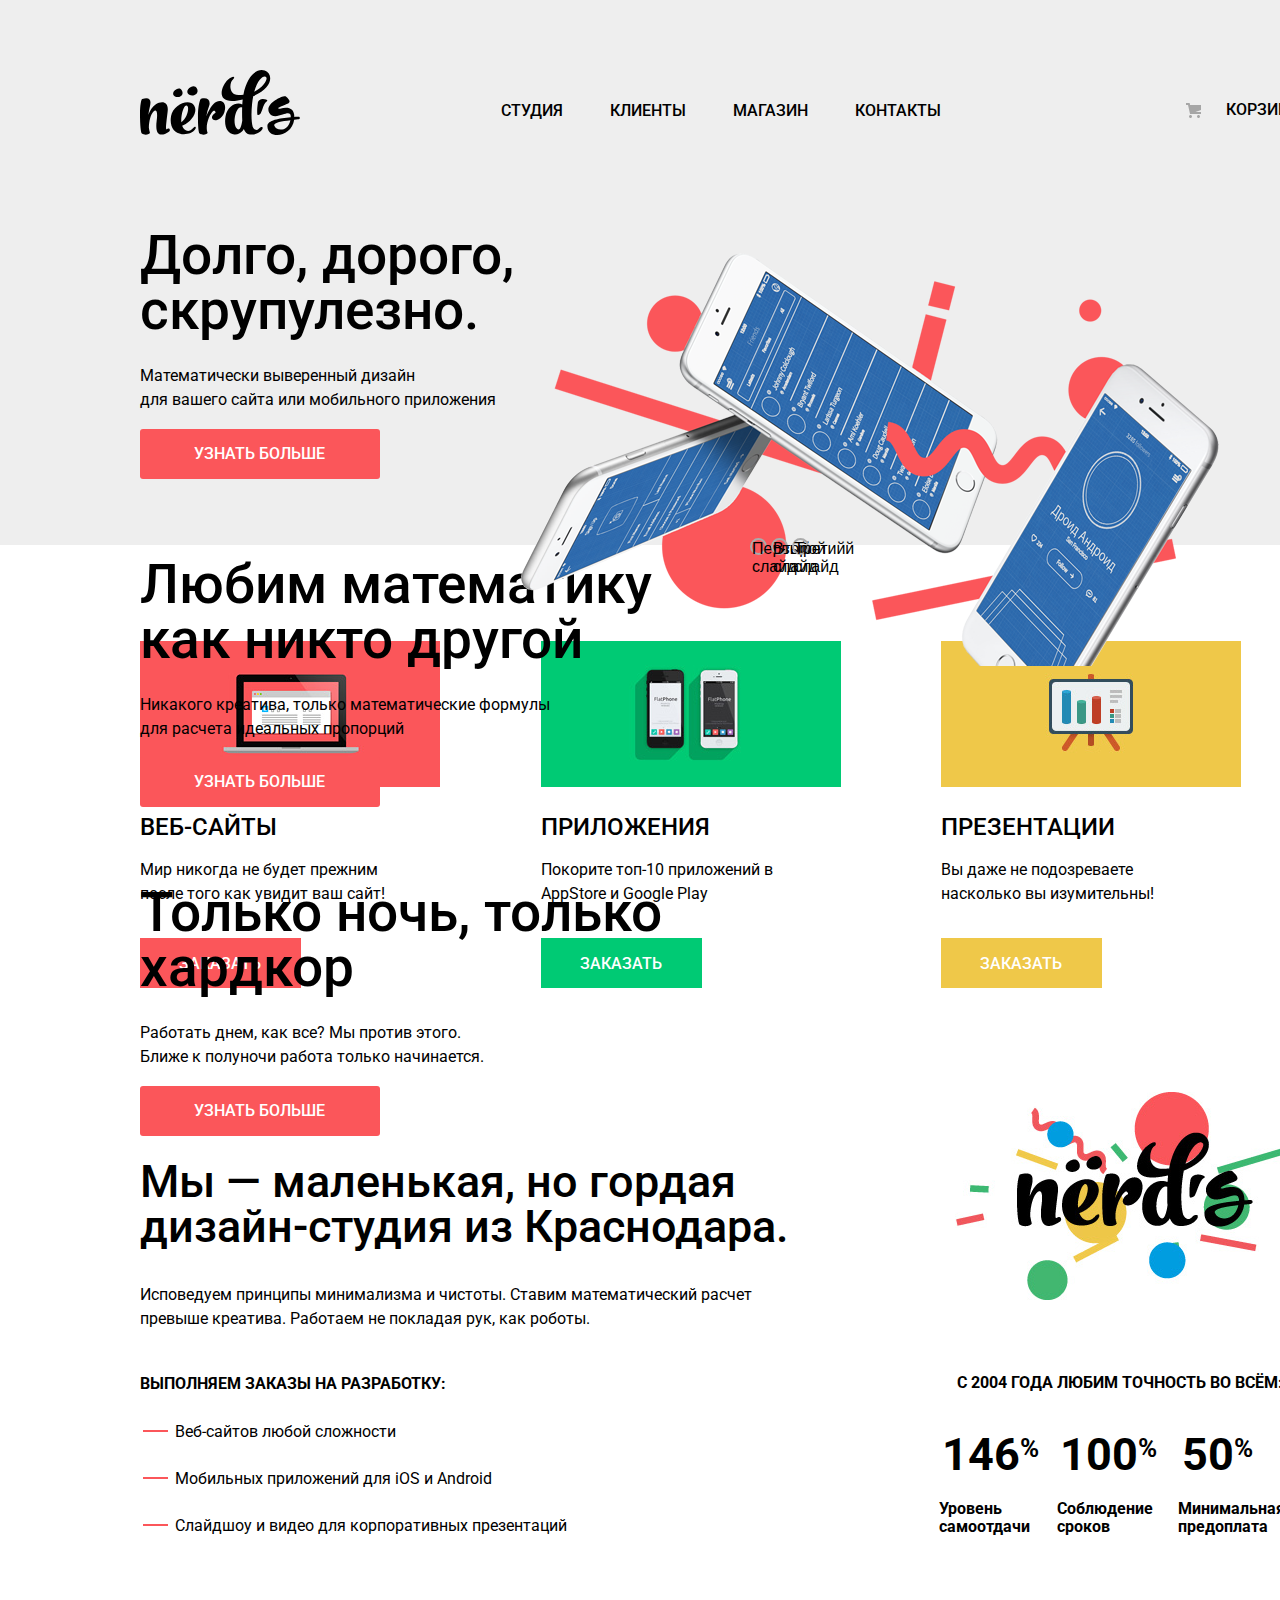
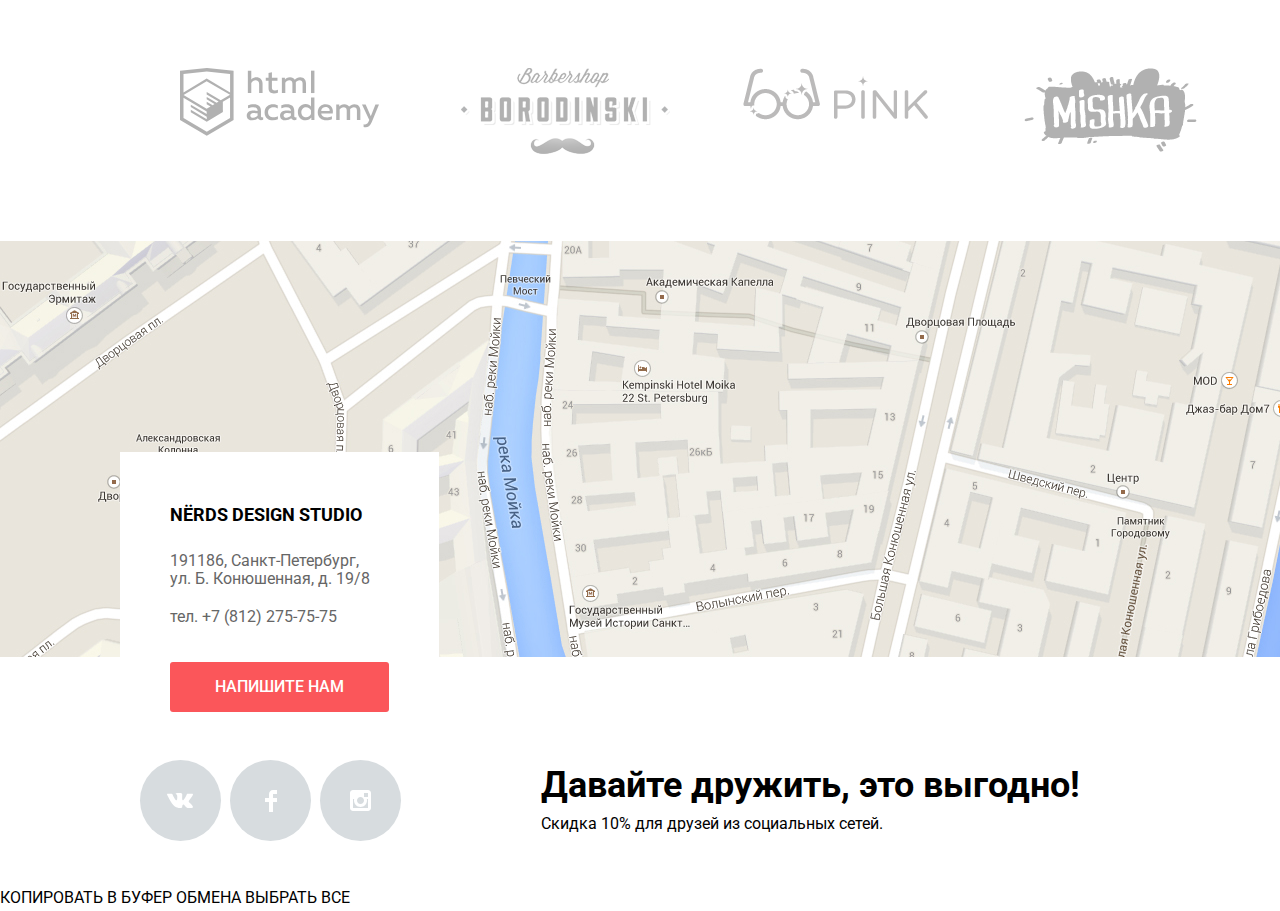
==== commit 0f608d4b: "slider4" ====
--- a/index.html
+++ b/index.html
@@ -70,9 +70,9 @@
                   </ul>
 
                <div class="slider-controls">
-                  <button type="button">Первый слайд</button>
-                  <button type="button">Второй слайд</button>
-                  <button type="button">Третийй слайд</button>
+                  <button class="press" type="button">Первый слайд</button>
+                  <button class="press" type="button">Второй слайд</button>
+                  <button class="press" type="button">Третийй слайд</button>
                </div>
               </div>
       </div>
--- a/css/style.css
+++ b/css/style.css
@@ -305,6 +305,24 @@
   text-transform: uppercase;
 }
 
+.buttom {
+  display: block;
+  width: 240px;
+  height: 50px;
+  border-radius: 3px;
+  background-color: var(--basic-rose-red);
+  color:var(--basic-white);
+  font-style: normal;
+  font-weight: 500;
+  font-size: 16px;
+  line-height: 18px;
+  text-transform: uppercase;
+  padding: 16px 54px;
+
+
+
+}
+
 .learn:hover {
   color: var(--basic-white);
   background-color: var(--basic-strawberry-red);
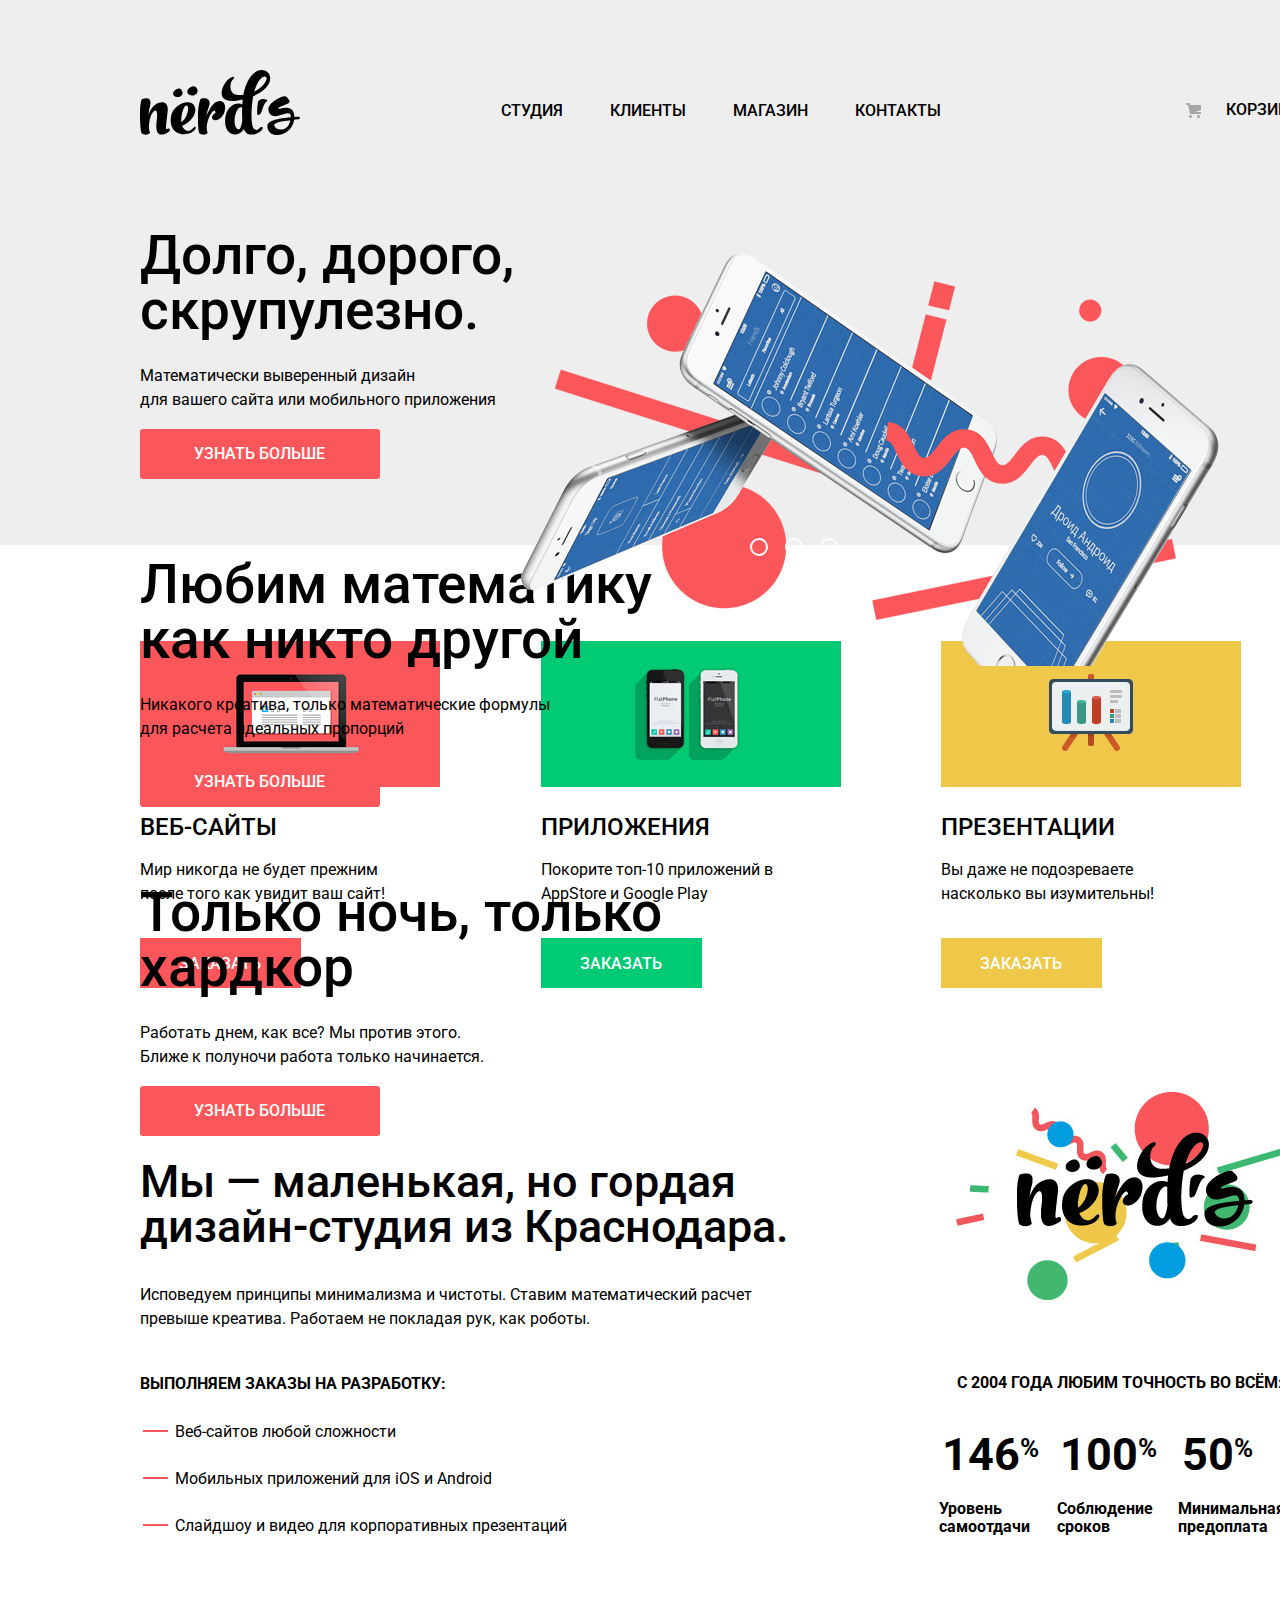
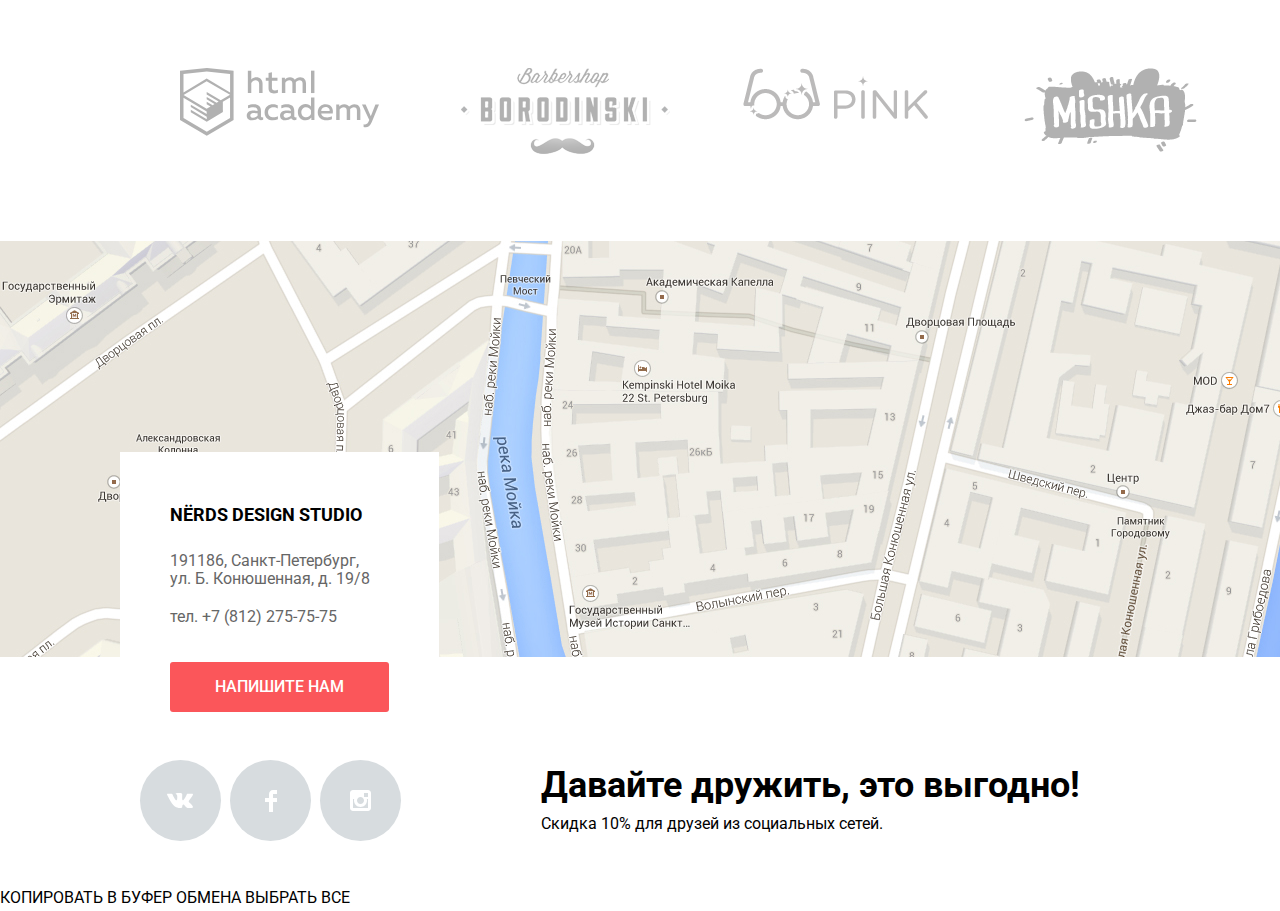
==== commit 8c8dbca8: "slide4" ====
--- a/index.html
+++ b/index.html
@@ -70,9 +70,9 @@
                   </ul>
 
                <div class="slider-controls">
-                  <button class="press" type="button">Первый слайд</button>
-                  <button class="press" type="button">Второй слайд</button>
-                  <button class="press" type="button">Третийй слайд</button>
+                  <button class="press" type="button"></button>
+                  <button class="press" type="button"></button>
+                  <button class="press" type="button"></button>
                </div>
               </div>
       </div>
--- a/css/style.css
+++ b/css/style.css
@@ -215,6 +215,7 @@
   position: relative;
   text-align: center;
   color: var(--basic-black);
+  
 }
 
 .sliders-list {
@@ -237,18 +238,22 @@
 
 .slider-controls button {
   padding: 0;
-  width: 17px;
-  height: 17px;
+  margin: 0;
+  width: 18px;
+  height: 18px;
   background-color: transparent;
-  border: 2px solid var(--basic-white-aluminum);
+  border: 2px solid var(--basic-white);
   border-radius: 50%;
   cursor: pointer;
 }
 
 .slider-controls {
   position: absolute;
+  width: 88px;
   left: 610px;
   top: 310px;
+  display: flex;
+  justify-content: space-between;
 }
 
 
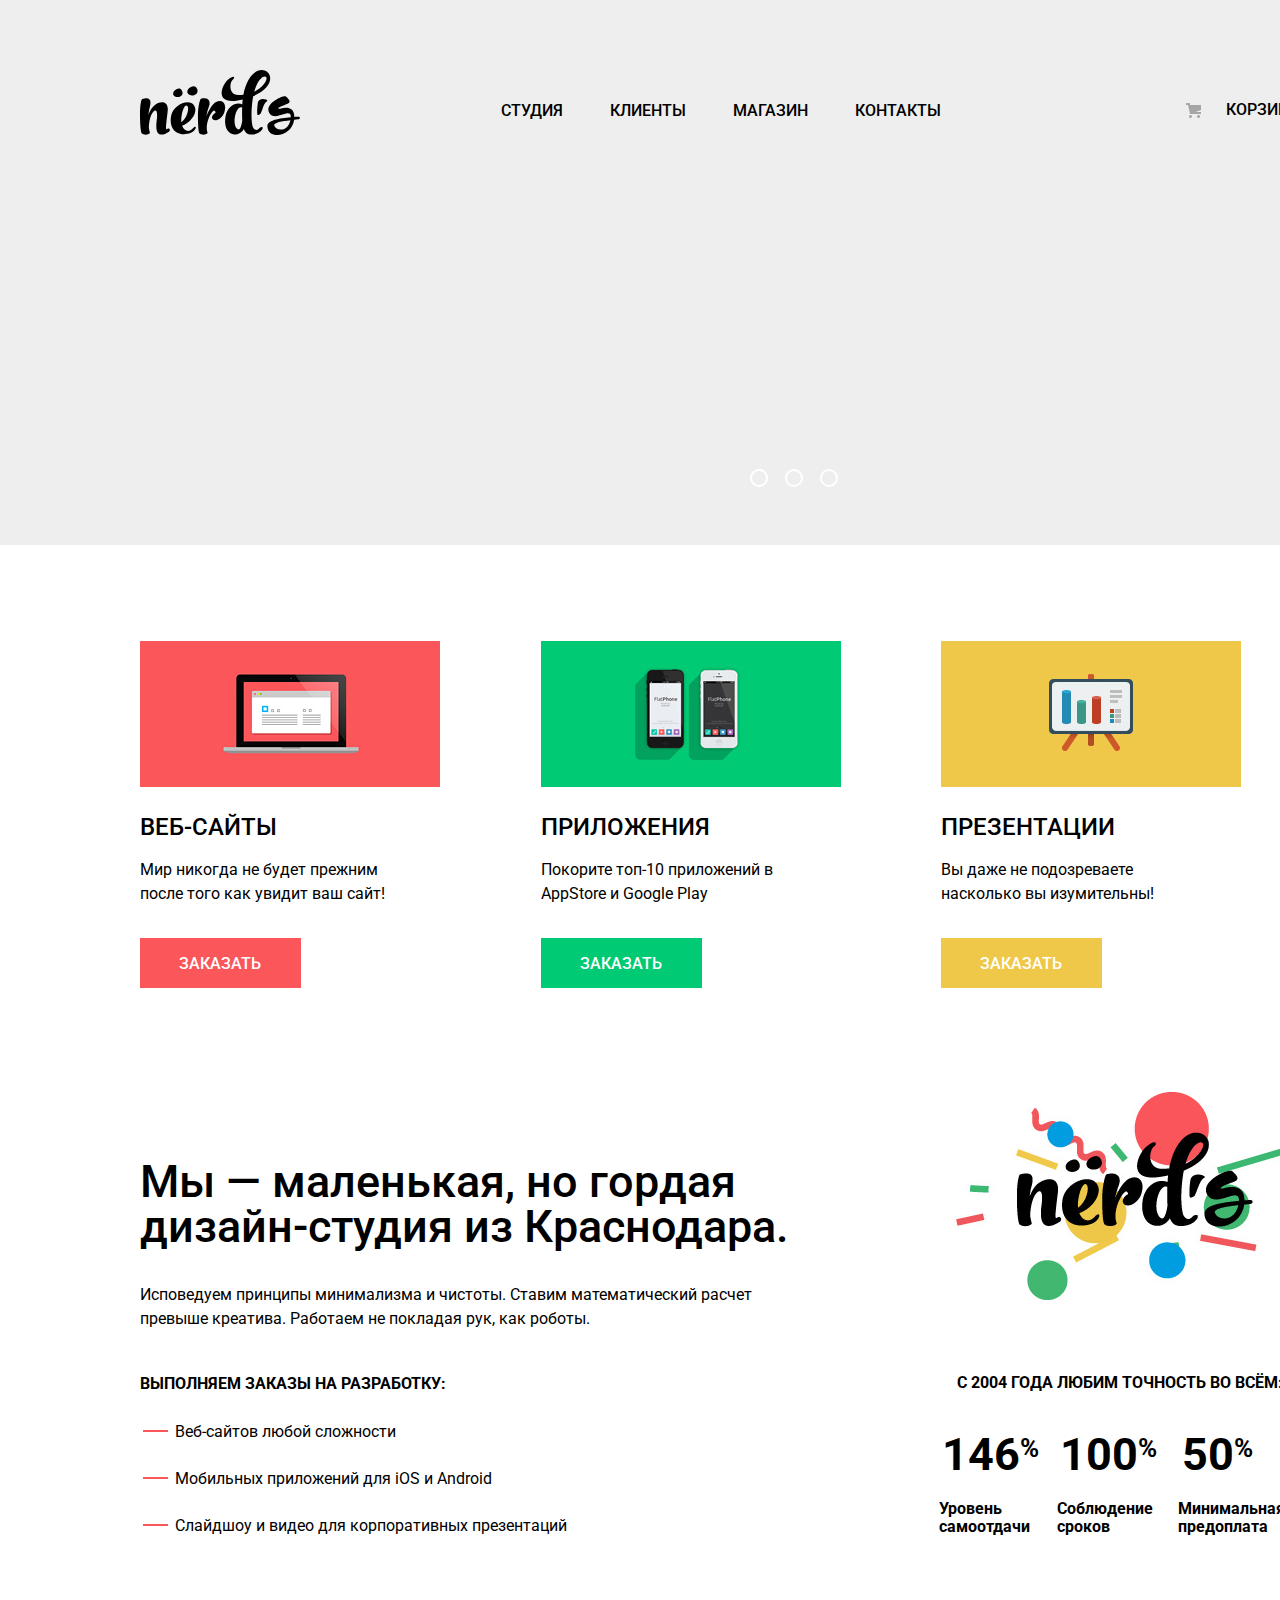
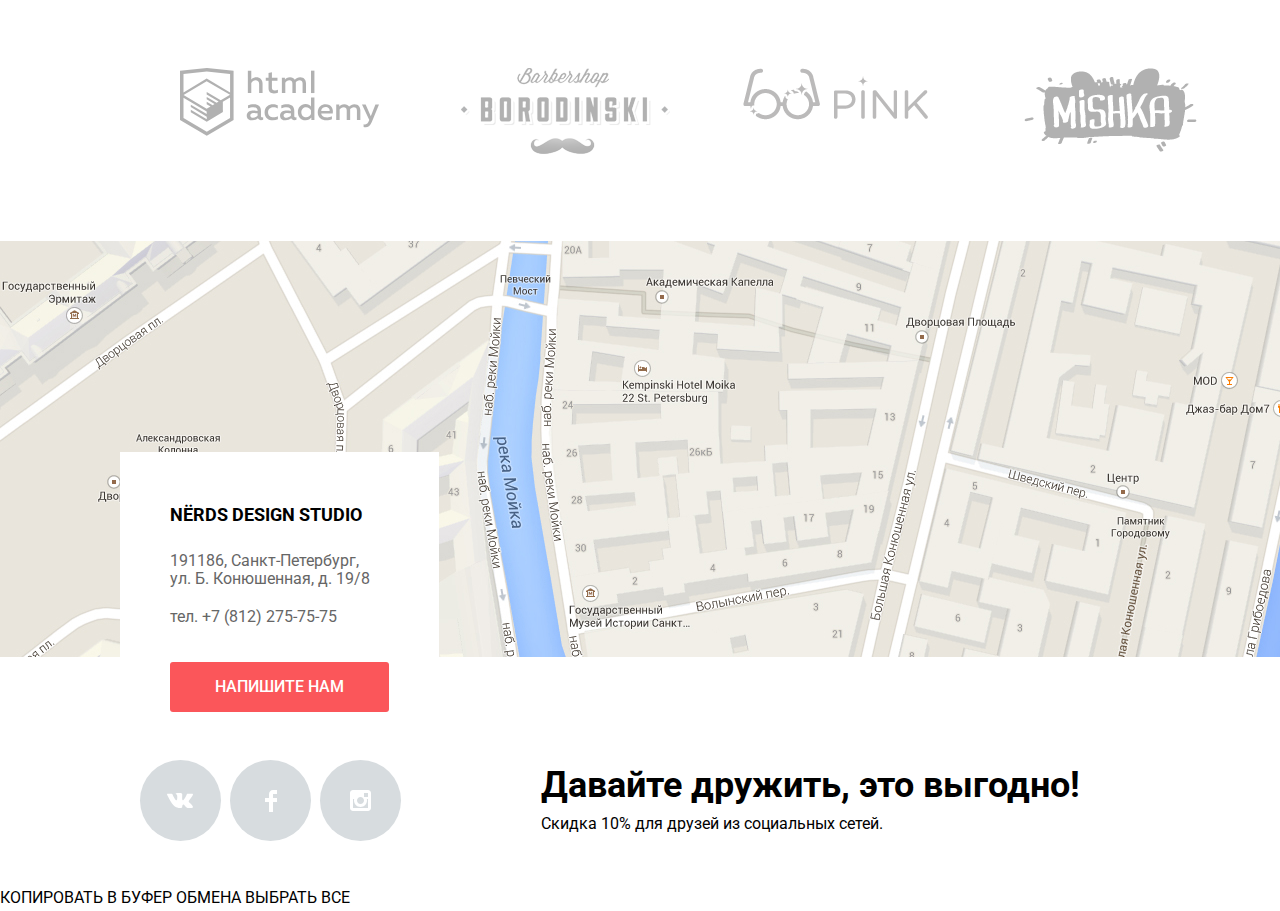
==== commit a308ad66: "slider5" ====
--- a/index.html
+++ b/index.html
@@ -43,7 +43,7 @@
             <section class="advantages">
                <div class="slider">
                   <ul class="sliders-list">
-                    <li class="slider-item first">
+                    <li class="slider-item slide">
                       <h2 class="long">Долго, дорого, скрупулезно.
                       </h2>
                       <p class="applications">Математически выверенный дизайн <br> для вашего сайта или мобильного приложения
--- a/css/style.css
+++ b/css/style.css
@@ -215,7 +215,7 @@
   position: relative;
   text-align: center;
   color: var(--basic-black);
-  
+
 }
 
 .sliders-list {
@@ -226,13 +226,13 @@
   list-style: none;
 }
 
-.first::after {
+.slider-item:nth-child(1)::after {
   content: "";
   position: absolute;
   width: 760px;
   height: 431px;
   background-image: url("../img/slide1.svg");
-  bottom: 470px;
+  bottom: 560px;
   right: 50px;
 }
 
@@ -254,6 +254,10 @@
   top: 310px;
   display: flex;
   justify-content: space-between;
+}
+
+.slide {
+  display: none;
 }
 
 
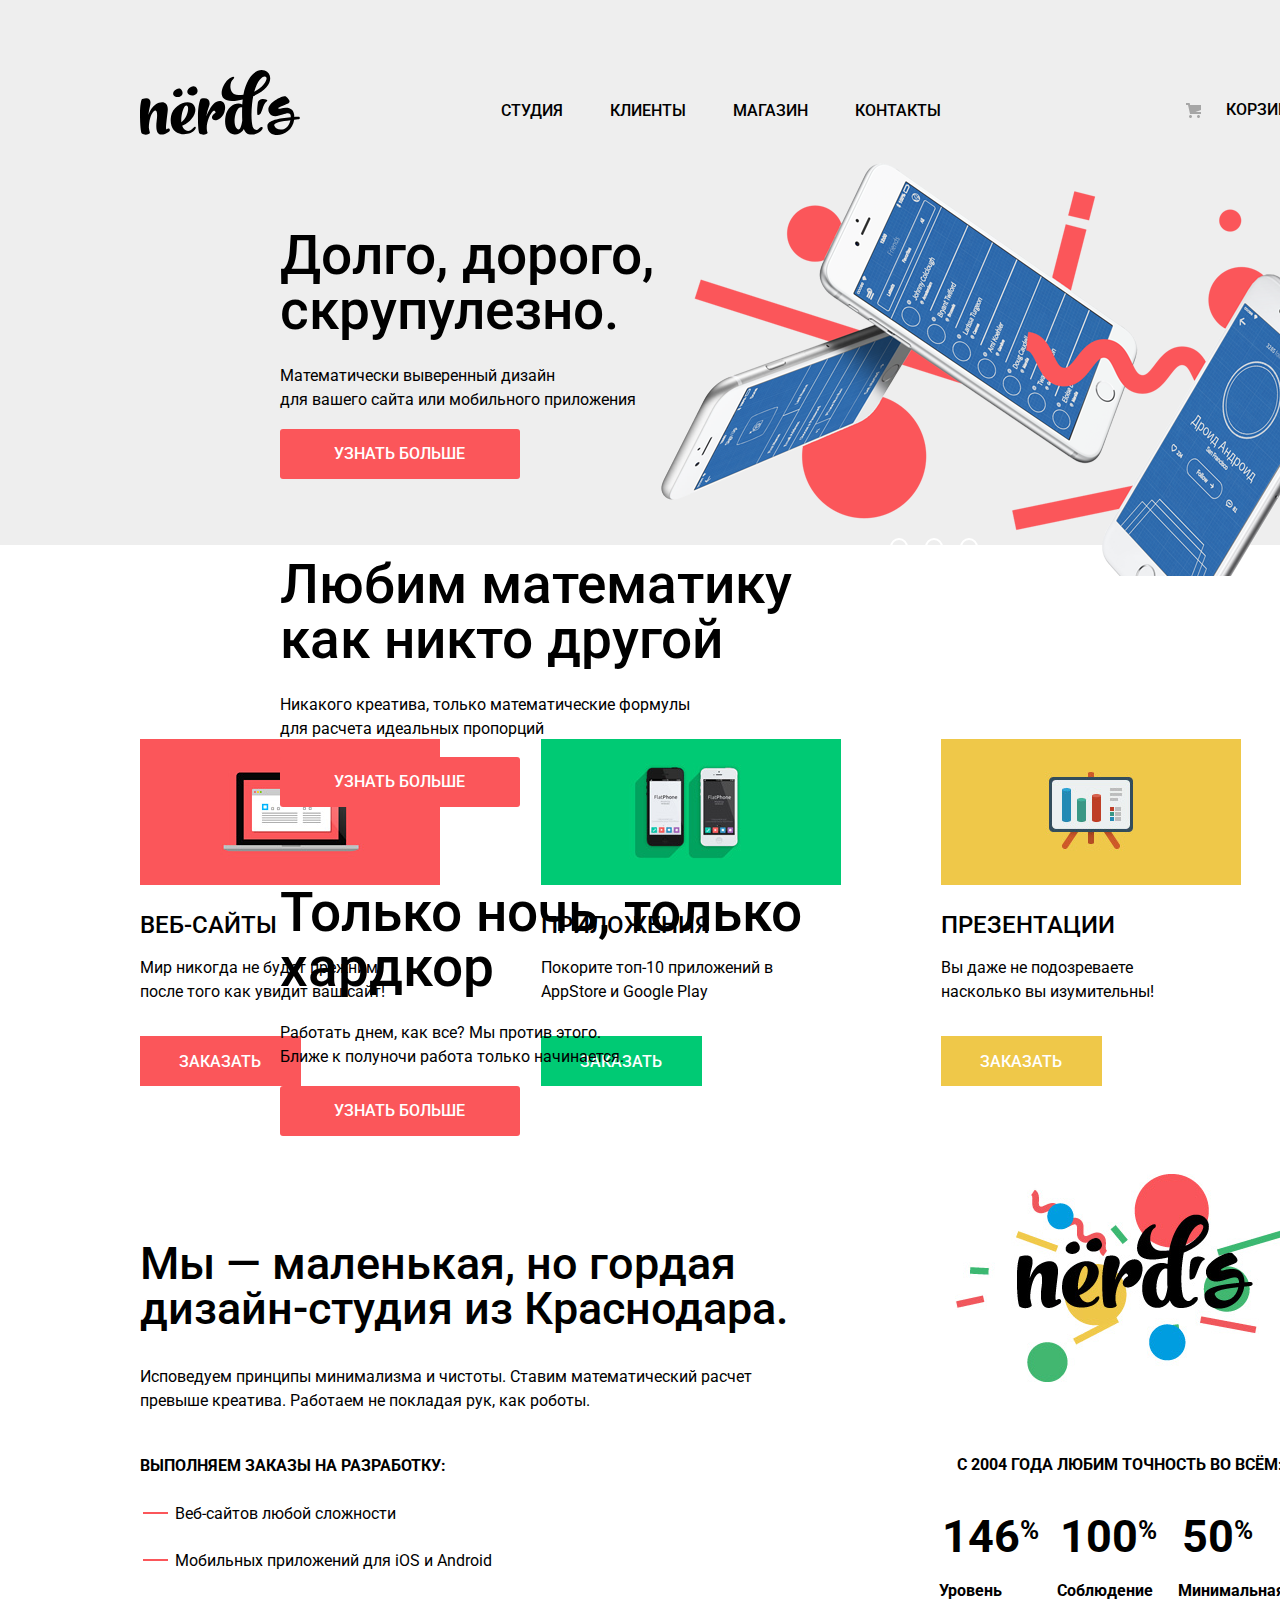
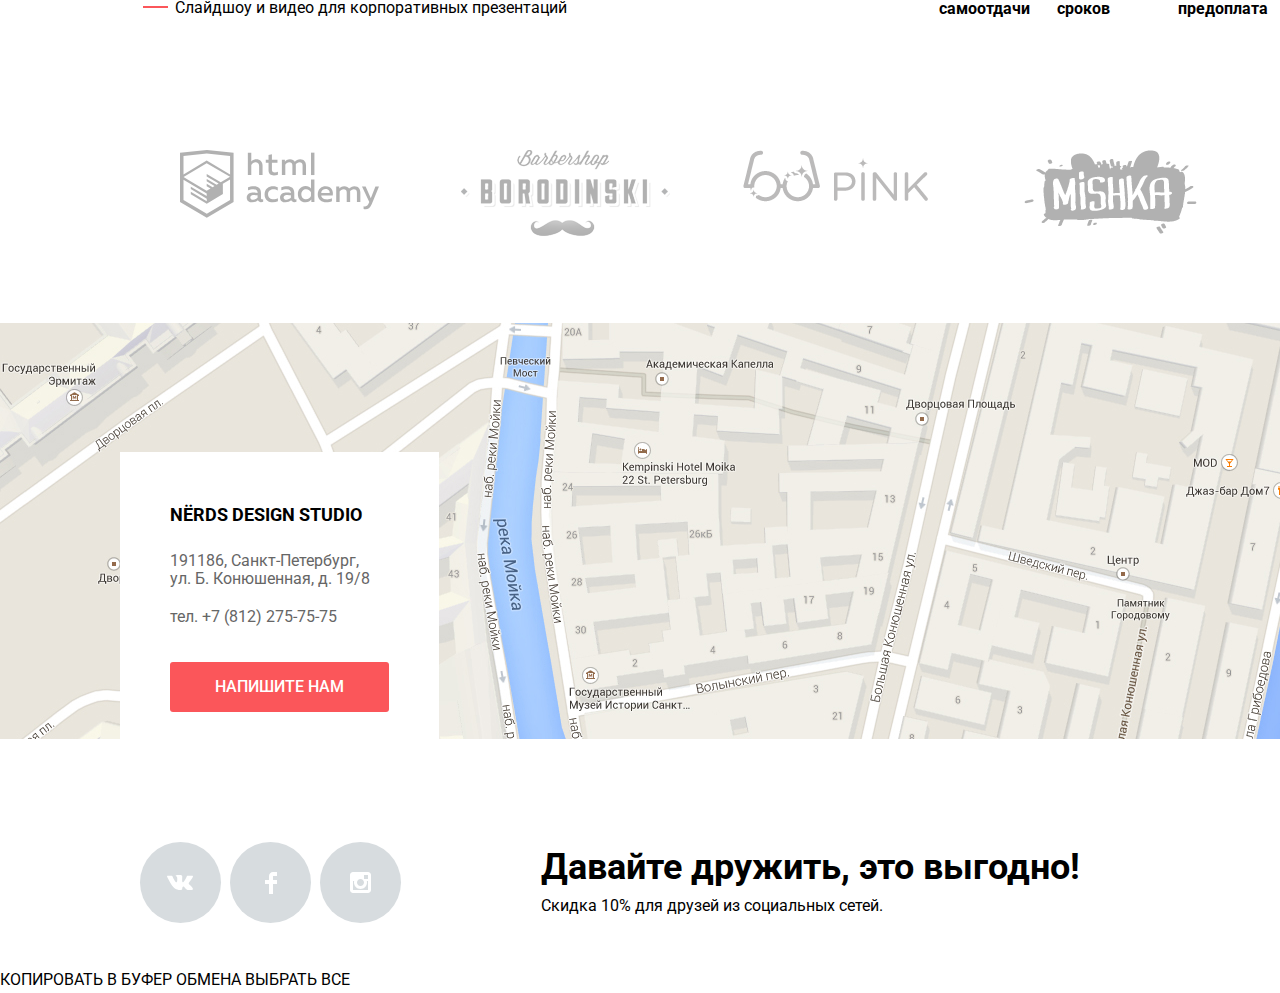
==== commit 52e3326c: "ыдшву5" ====
--- a/index.html
+++ b/index.html
@@ -40,8 +40,9 @@
          <main class="chief">
             <h1 class="visually-hidden">Студия дизайна Нёрдс
             </h1>
+            <div class="site-wrapper">
+               <div class="container">
             <section class="advantages">
-               <div class="slider">
                   <ul class="sliders-list">
                     <li class="slider-item slide">
                       <h2 class="long">Долго, дорого, скрупулезно.
@@ -68,15 +69,13 @@
                         </a>
                      </li>
                   </ul>
-
                <div class="slider-controls">
                   <button class="press" type="button"></button>
                   <button class="press" type="button"></button>
                   <button class="press" type="button"></button>
                </div>
-              </div>
-      </div>
-      </section>
+      </section>
+               </div>
       </div>
       <section class="do">
       <div class="container">
--- a/css/style.css
+++ b/css/style.css
@@ -256,11 +256,6 @@
   justify-content: space-between;
 }
 
-.slide {
-  display: none;
-}
-
-
 .long {
   width: 538px;
   height: 111px;
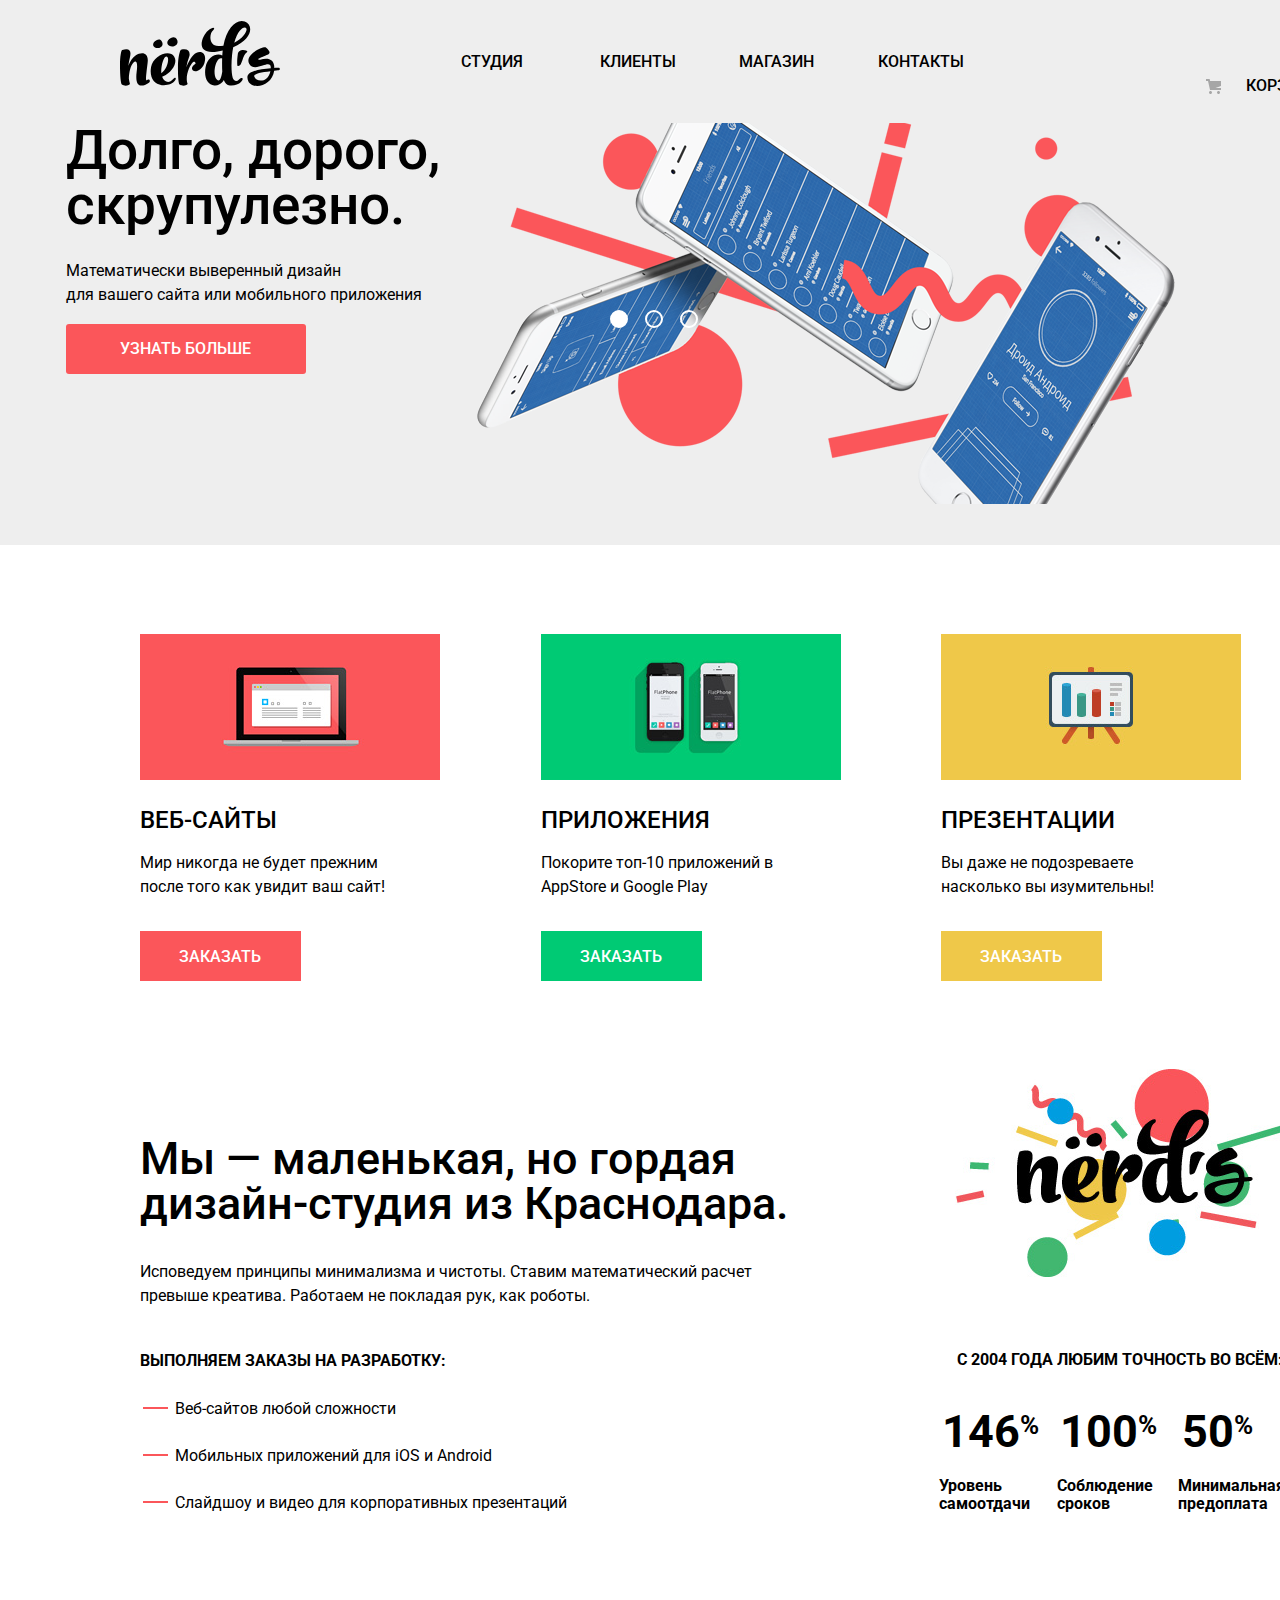
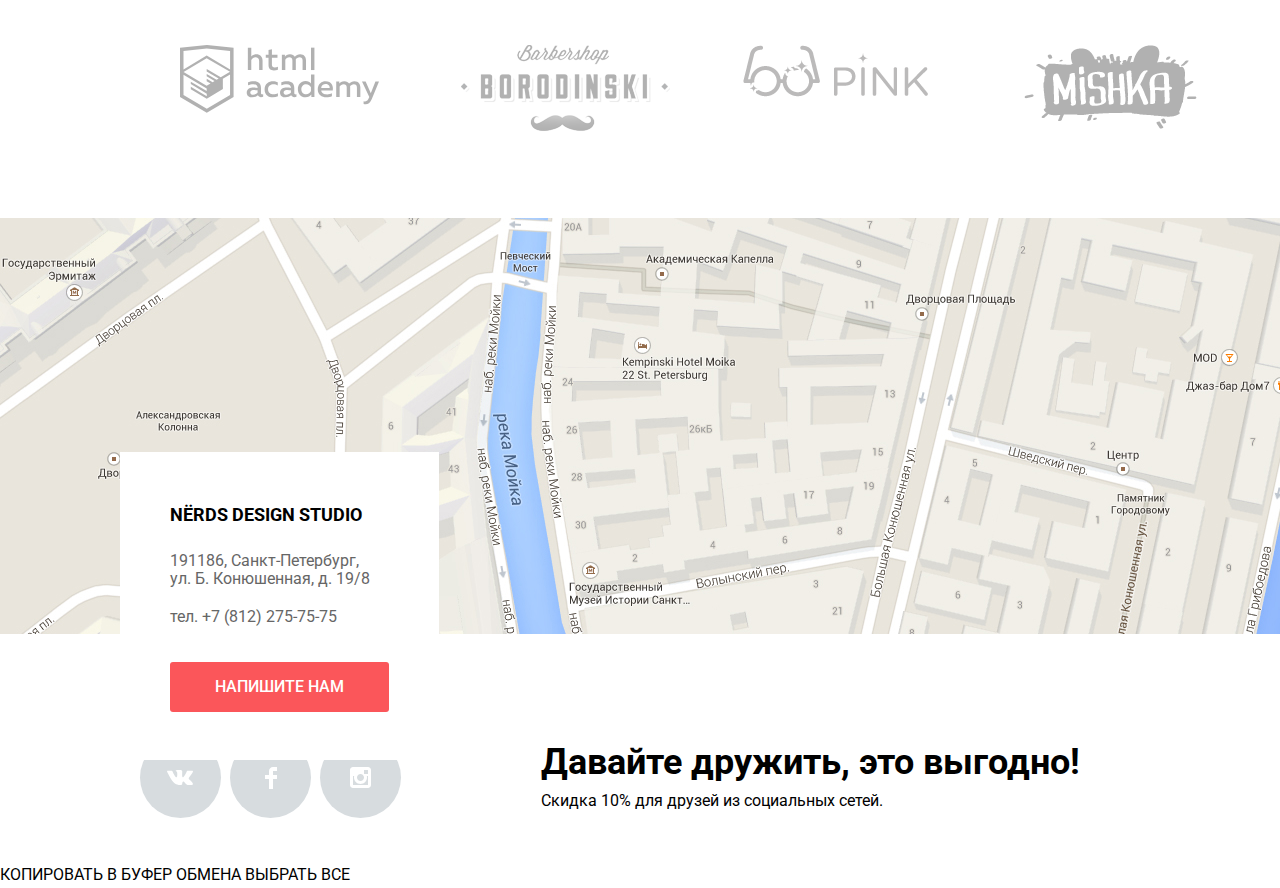
==== commit 7a57d122: "ыдшву 6" ====
--- a/index.html
+++ b/index.html
@@ -44,7 +44,7 @@
                <div class="container">
             <section class="advantages">
                   <ul class="sliders-list">
-                    <li class="slider-item slide">
+                    <li class="slider-item slide slide-current">
                       <h2 class="long">Долго, дорого, скрупулезно.
                       </h2>
                       <p class="applications">Математически выверенный дизайн <br> для вашего сайта или мобильного приложения
@@ -70,9 +70,9 @@
                      </li>
                   </ul>
                <div class="slider-controls">
-                  <button class="press" type="button"></button>
-                  <button class="press" type="button"></button>
-                  <button class="press" type="button"></button>
+                  <button class="current" type="button" aria-label="Первый слайд"></button>
+                  <button  type="button" aria-label="Второй слайд"></button>
+                  <button  type="button" aria-label="Третий слайд"></button>
                </div>
       </section>
                </div>
--- a/css/style.css
+++ b/css/style.css
@@ -43,6 +43,8 @@
 }
 
 .head {
+  width: 1440px;
+  height: 114px;
   background-color: var(--basic-shade-black);
   margin-bottom: 0px;
 }
@@ -81,7 +83,8 @@
 
 header .container {
   display: flex;
-  padding-top: 49px;
+  padding: 0;
+  margin-bottom: 0;
   align-items: baseline;
 
 }
@@ -176,8 +179,28 @@
   left: -1px;
   bottom: -1px;
   display: block;
-  padding: 25px 20px;
-}
+}
+
+.element:nth-child(1) {
+  width: 63px;
+  height: 30px;
+}
+
+.element:nth-child(3) {
+  width: 76px;
+  height: 30px;
+}
+
+.element:nth-child(4) {
+  width: 86px;
+  height: 30px;
+}
+
+.element:nth-child(1) {
+  width: 63px;
+  height: 30px;
+}
+
 
 .element-selected {
   position: relative;
@@ -204,18 +227,41 @@
   margin-bottom: 80px;
 }
 
-.advantages {
- position: relative;
+.site-wrapper {
  width: 1157px;
  height: 431px;
- margin: 9px 143px 80px 140px;
-}
+ margin: 9px 237px 80px 46px;
+ background-image: url("../img/slide1.svg");
+ background-repeat: no-repeat;
+ background-size: 760px 431px;
+ background-position: right -50px;
+}
+
+.site-wrapper-1 {
+  background-color: #849d8f;
+  background-image: url("img/slider-item-1.png");
+}
+
+.site-wrapper-2 {
+  background-color: #8996a6;
+  background-image: url("img/slider-item-2.png");
+}
+
+.site-wrapper-3 {
+  background-color: #9d8b84;
+  background-image: url("img/slider-item-3.png");
+}
+
 
 .slider {
   position: relative;
   text-align: center;
   color: var(--basic-black);
-
+}
+
+.slider-item {
+  width: 1157px;
+  height: 431px;
 }
 
 .sliders-list {
@@ -226,15 +272,6 @@
   list-style: none;
 }
 
-.slider-item:nth-child(1)::after {
-  content: "";
-  position: absolute;
-  width: 760px;
-  height: 431px;
-  background-image: url("../img/slide1.svg");
-  bottom: 560px;
-  right: 50px;
-}
 
 .slider-controls button {
   padding: 0;
@@ -256,6 +293,18 @@
   justify-content: space-between;
 }
 
+.slide {
+  display: none;
+}
+
+.slide-current {
+  display: block;
+}
+
+.slider-controls .current {
+  background-color: #ffffff;
+}
+
 .long {
   width: 538px;
   height: 111px;
@@ -263,8 +312,9 @@
   font-weight: 500;
   font-size: 55px;
   line-height: 55px;
+  margin: 0;
   margin-bottom: 25px;
-  margin-top: 78px;
+
 }
 
 .applications {
